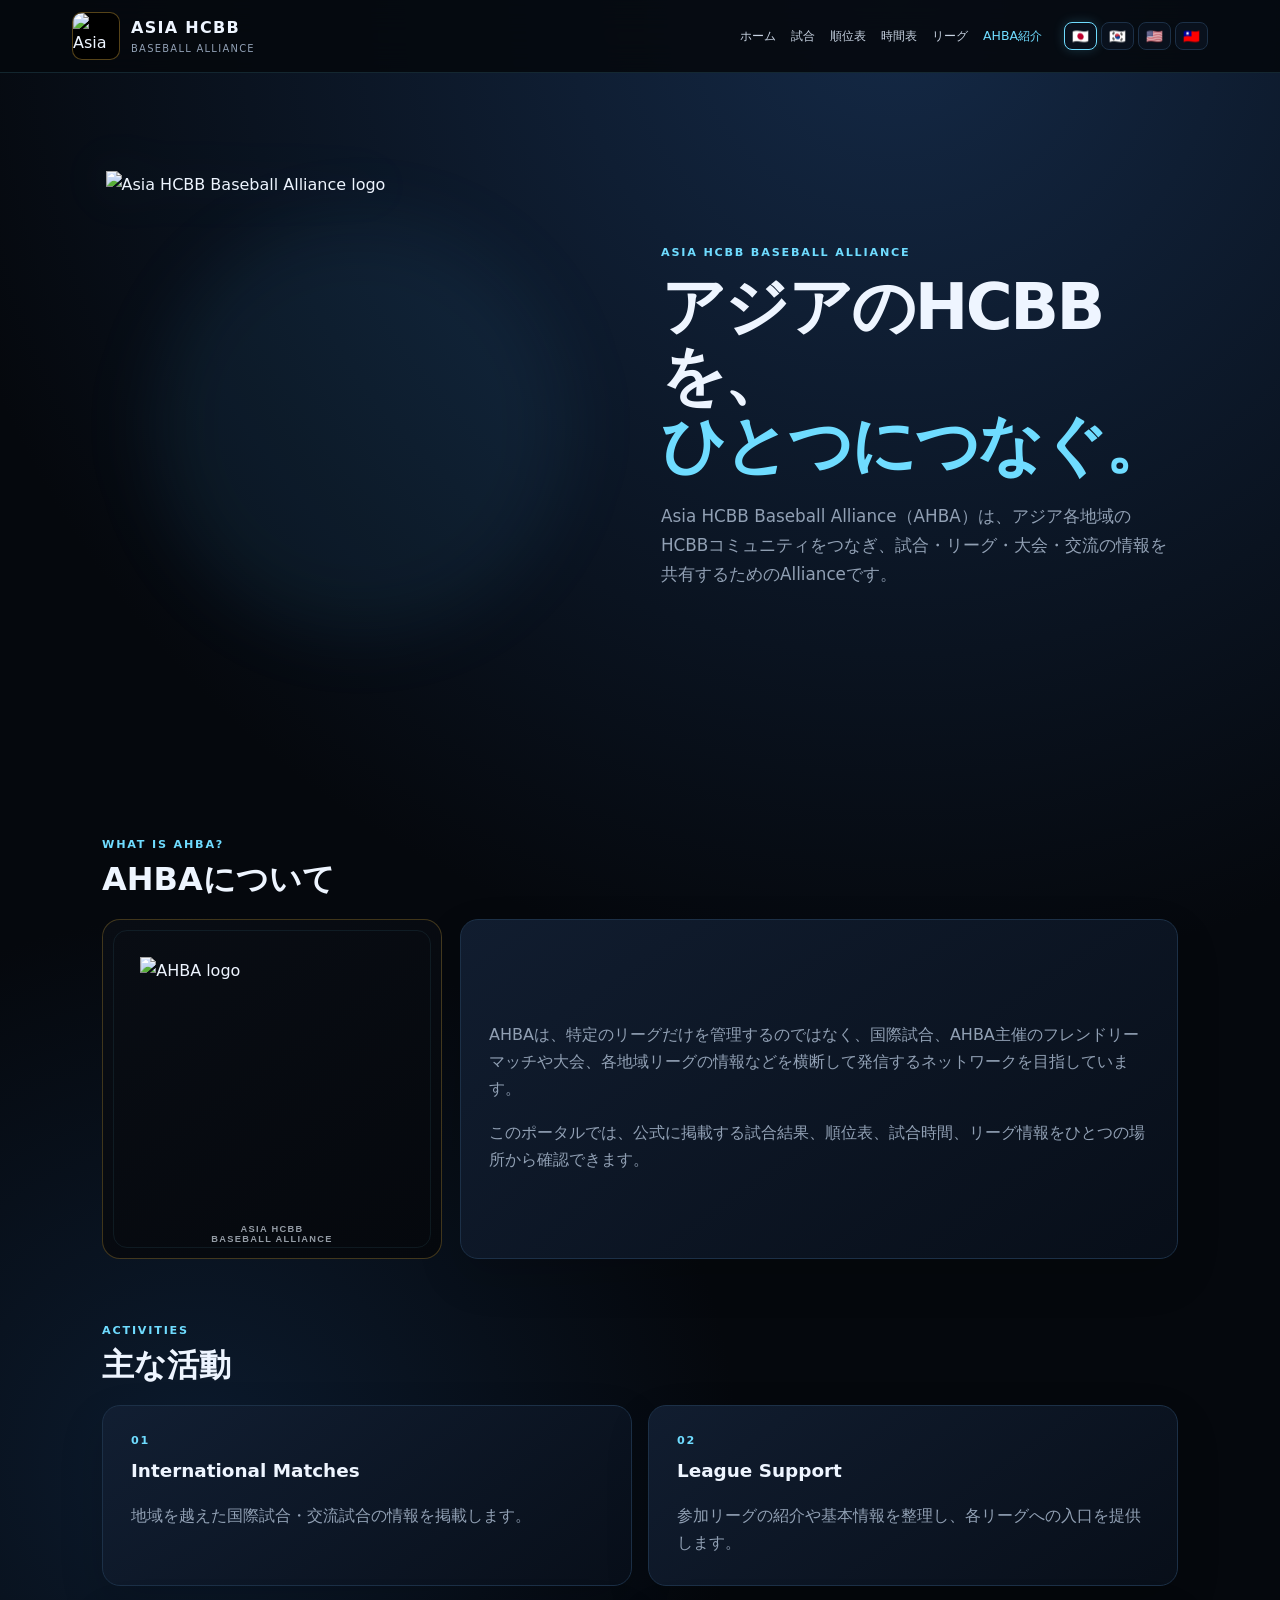
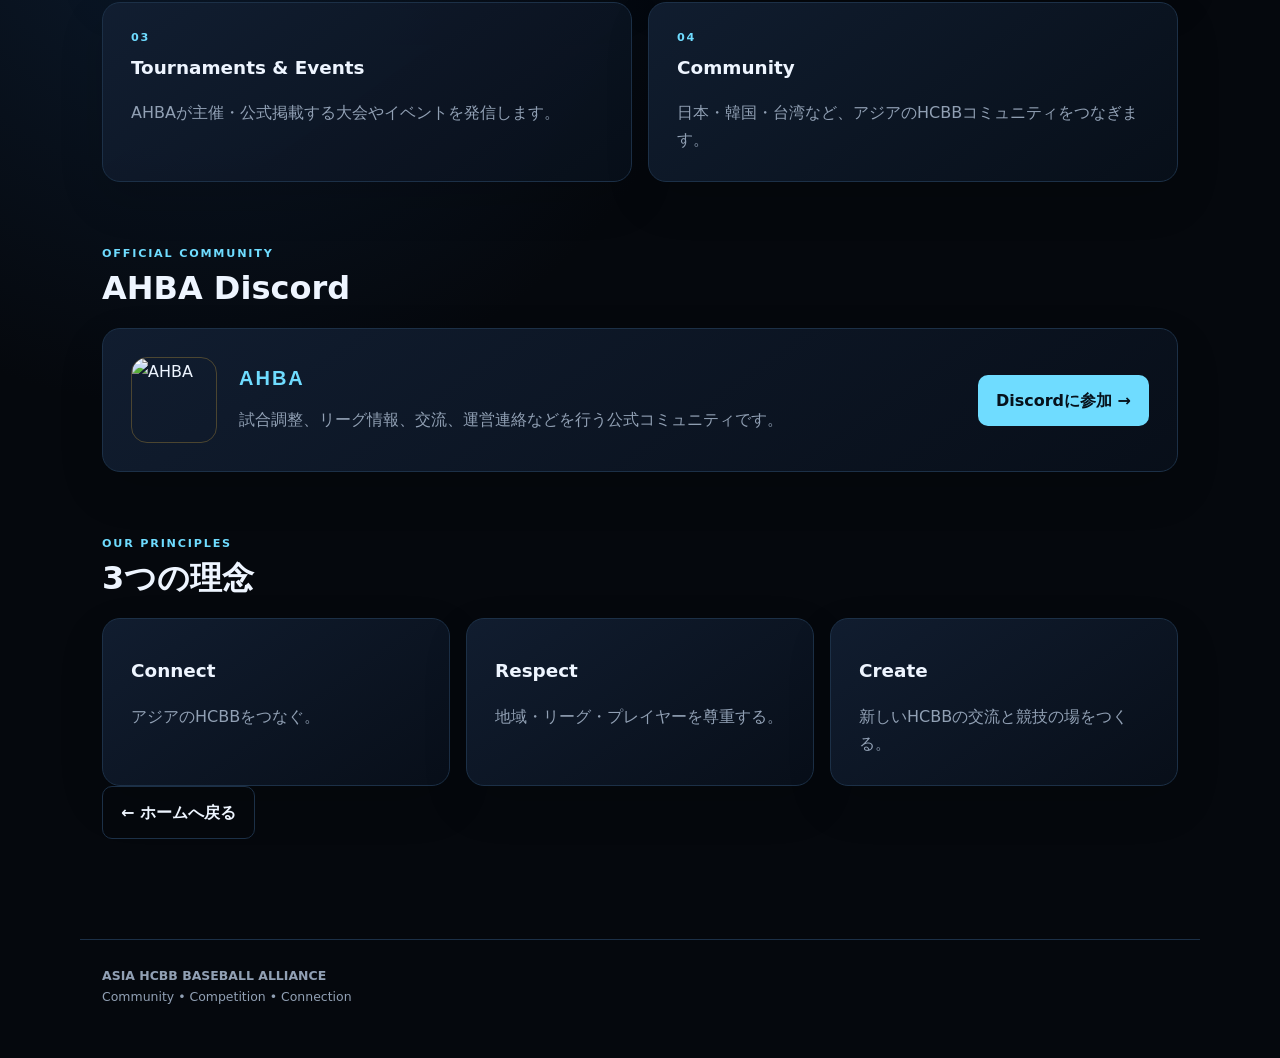
==== ahba.html @ 77eacb71 "Update ahba.html" ====
<!doctype html>
<html lang="ja">
<head>
  <meta charset="utf-8">
  <meta name="viewport" content="width=device-width,initial-scale=1">
  <title>ABOUT AHBA | Asia HCBB Baseball Alliance</title>
  <link rel="stylesheet" href="ahba.css">
</head>

<body>

<header class="topbar">
  <div class="topbar-inner">

    <a href="index.html" class="brand">
      <img
        src="assets/E54D2CD1-606D-43CA-8438-216137170723.png"
        class="brand-logo"
        alt="Asia HCBB Baseball Alliance logo"
      >

      <span class="brand-text">
        <span class="brand-main">ASIA HCBB</span>
        <span class="brand-sub">BASEBALL ALLIANCE</span>
      </span>
    </a>

    <nav class="nav">
      <a href="index.html" data-i18n="nav.home">ホーム</a>
      <a href="index.html#games" data-i18n="nav.games">試合</a>
      <a href="index.html#standings" data-i18n="nav.standings">順位表</a>
      <a href="index.html#schedule" data-i18n="nav.schedule">時間表</a>
      <a href="index.html#leagues" data-i18n="nav.leagues">リーグ</a>
      <a href="ahba.html" class="active" data-i18n="nav.about">
        AHBA紹介
      </a>
    </nav>

    <div class="language-switcher" aria-label="Language">
      <button data-lang="ja">🇯🇵</button>
      <button data-lang="ko">🇰🇷</button>
      <button data-lang="en">🇺🇸</button>
      <button data-lang="zh">🇹🇼</button>
    </div>

  </div>
</header>


<main>

  <!-- HERO -->
  <section class="hero">

    <div class="hero-logo-wrap">
      <img
        src="assets/E54D2CD1-606D-43CA-8438-216137170723.png"
        class="hero-logo"
        alt="Asia HCBB Baseball Alliance logo"
      >
    </div>

    <div class="hero-copy">

      <div
        class="eyebrow"
        data-i18n="hero.eyebrow"
      >
        ASIA HCBB BASEBALL ALLIANCE
      </div>

      <h1
        data-i18n-html="hero.title"
      >
        アジアのHCBBを、<br>
        <span>ひとつにつなぐ。</span>
      </h1>

      <p
        class="lead"
        data-i18n="hero.lead"
      >
        Asia HCBB Baseball Alliance（AHBA）は、
        アジア各地域のHCBBコミュニティをつなぎ、
        試合・リーグ・大会・交流の情報を共有するためのAllianceです。
      </p>

    </div>

  </section>


  <!-- ABOUT -->
  <section class="section">

    <div
      class="eyebrow"
      data-i18n="about.eyebrow"
    >
      WHAT IS AHBA?
    </div>

    <h2 data-i18n="about.title">
      AHBAについて
    </h2>

    <div class="about-layout">

      <div class="about-logo-card">

        <img
          src="assets/E54D2CD1-606D-43CA-8438-216137170723.png"
          alt="AHBA logo"
        >

        <div class="logo-caption">
          ASIA HCBB<br>
          BASEBALL ALLIANCE
        </div>

      </div>


      <div class="card about-text">

        <p data-i18n="about.p1">
          AHBAは、特定のリーグだけを管理するのではなく、
          国際試合、AHBA主催のフレンドリーマッチや大会、
          各地域リーグの情報などを横断して発信するネットワークを目指しています。
        </p>

        <p data-i18n="about.p2">
          このポータルでは、公式に掲載する試合結果、
          順位表、試合時間、リーグ情報をひとつの場所から確認できます。
        </p>

      </div>

    </div>

  </section>


  <!-- ACTIVITIES -->
  <section class="section">

    <div
      class="eyebrow"
      data-i18n="activities.eyebrow"
    >
      ACTIVITIES
    </div>

    <h2 data-i18n="activities.title">
      主な活動
    </h2>

    <div class="grid">

      <article class="card">

        <div class="eyebrow">01</div>

        <h3 data-i18n="activities.a1.title">
          International Matches
        </h3>

        <p data-i18n="activities.a1.text">
          地域を越えた国際試合・交流試合の情報を掲載します。
        </p>

      </article>


      <article class="card">

        <div class="eyebrow">02</div>

        <h3 data-i18n="activities.a2.title">
          League Support
        </h3>

        <p data-i18n="activities.a2.text">
          参加リーグの紹介や基本情報を整理し、
          各リーグへの入口を提供します。
        </p>

      </article>


      <article class="card">

        <div class="eyebrow">03</div>

        <h3 data-i18n="activities.a3.title">
          Tournaments & Events
        </h3>

        <p data-i18n="activities.a3.text">
          AHBAが主催・公式掲載する大会やイベントを発信します。
        </p>

      </article>


      <article class="card">

        <div class="eyebrow">04</div>

        <h3 data-i18n="activities.a4.title">
          Community
        </h3>

        <p data-i18n="activities.a4.text">
          日本・韓国・台湾など、
          アジアのHCBBコミュニティをつなぎます。
        </p>

      </article>

    </div>

  </section>


  <!-- DISCORD -->
  <section class="section">

    <div
      class="eyebrow"
      data-i18n="discord.eyebrow"
    >
      OFFICIAL COMMUNITY
    </div>

    <h2 data-i18n="discord.title">
      AHBA Discord
    </h2>


    <div class="card discord">

      <div class="discord-logo-small">

        <img
          src="assets/E54D2CD1-606D-43CA-8438-216137170723.png"
          alt="AHBA"
        >

      </div>


      <div class="discord-copy">

        <div class="code">
          AHBA
        </div>

        <p data-i18n="discord.text">
          試合調整、リーグ情報、交流、
          運営連絡などを行う公式コミュニティです。
        </p>

      </div>


      <a
        class="button"
        href="https://discord.gg/4m9NucZ59G"
        target="_blank"
        rel="noopener noreferrer"
        data-i18n="discord.button"
      >
        Discordに参加 →
      </a>

    </div>

  </section>


  <!-- PRINCIPLES -->
  <section class="section">

    <div
      class="eyebrow"
      data-i18n="principles.eyebrow"
    >
      OUR PRINCIPLES
    </div>

    <h2 data-i18n="principles.title">
      3つの理念
    </h2>


    <div class="grid principles">

      <article class="card">

        <h3>
          Connect
        </h3>

        <p data-i18n="principles.connect">
          アジアのHCBBをつなぐ。
        </p>

      </article>


      <article class="card">

        <h3>
          Respect
        </h3>

        <p data-i18n="principles.respect">
          地域・リーグ・プレイヤーを尊重する。
        </p>

      </article>


      <article class="card">

        <h3>
          Create
        </h3>

        <p data-i18n="principles.create">
          新しいHCBBの交流と競技の場をつくる。
        </p>

      </article>

    </div>

  </section>


  <!-- BACK -->
  <div class="back-home">

    <a
      href="index.html"
      class="button secondary"
      data-i18n="back"
    >
      ← ホームへ戻る
    </a>

  </div>

</main>


<footer>

  <strong>
    ASIA HCBB BASEBALL ALLIANCE
  </strong>

  <br>

  <span data-i18n="footer">
    Community • Competition • Connection
  </span>

</footer>


<script src="ahba.js"></script>

</body>
</html>
---- ahba.css ----
:root {
  --bg: #05080d;
  --panel: #0b1421;
  --panel2: #0e1b2c;
  --line: #1c3047;
  --text: #eef5ff;
  --muted: #91a0b4;
  --accent: #6fdcff;
  --gold: #d7a83c;
}

* {
  box-sizing: border-box;
}

html {
  scroll-behavior: smooth;
}

body {
  margin: 0;
  background:
    radial-gradient(
      circle at 70% 0%,
      #142946 0,
      transparent 35%
    ),
    radial-gradient(
      circle at 15% 55%,
      #0c1b2e 0,
      transparent 30%
    ),
    var(--bg);

  color: var(--text);

  font-family:
    "Noto Sans JP",
    system-ui,
    sans-serif;

  line-height: 1.7;
}

a {
  color: inherit;
  text-decoration: none;
}


/* =========================
   HEADER
========================= */

.topbar {
  position: sticky;
  top: 0;
  z-index: 20;

  background: rgba(5, 8, 13, 0.88);

  backdrop-filter: blur(16px);

  border-bottom:
    1px solid
    rgba(111, 220, 255, 0.14);
}

.topbar-inner {
  max-width: 1180px;

  margin: auto;

  padding: 12px 22px;

  display: flex;

  align-items: center;

  gap: 22px;
}


/* BRAND */

.brand {
  display: flex;

  align-items: center;

  gap: 11px;

  margin-right: auto;

  min-width: max-content;
}

.brand-logo {
  width: 48px;
  height: 48px;

  border-radius: 10px;

  object-fit: cover;

  background: #000;

  border:
    1px solid
    rgba(215, 168, 60, 0.4);
}

.brand-text {
  display: flex;

  flex-direction: column;
}

.brand-main {
  font-family:
    Orbitron,
    system-ui,
    sans-serif;

  font-weight: 800;

  letter-spacing: 0.08em;
}

.brand-sub {
  font-size: 0.62rem;

  color: var(--muted);

  letter-spacing: 0.13em;
}


/* NAV */

.nav {
  display: flex;

  gap: 15px;

  font-size: 0.78rem;

  color: #c9d4e3;
}

.nav a {
  padding: 6px 0;

  white-space: nowrap;
}

.nav a:hover,
.nav a.active {
  color: var(--accent);
}


/* LANGUAGE */

.language-switcher {
  display: flex;

  gap: 4px;
}

.language-switcher button {
  border:
    1px solid
    var(--line);

  background: #09111d;

  color: #fff;

  border-radius: 8px;

  padding: 5px 7px;

  cursor: pointer;

  font-size: 0.85rem;
}

.language-switcher button.active {
  border-color: var(--accent);

  box-shadow:
    0 0 12px
    rgba(111, 220, 255, 0.2);
}


/* =========================
   MAIN
========================= */

main {
  max-width: 1120px;

  margin: auto;

  padding:
    50px 22px 100px;
}


/* =========================
   HERO
========================= */

.hero {
  min-height: 650px;

  display: grid;

  grid-template-columns:
    1fr 1fr;

  align-items: center;

  gap: 42px;

  padding:
    25px 0 70px;
}

.hero-logo-wrap {
  display: flex;

  justify-content: center;

  align-items: center;

  position: relative;
}

.hero-logo-wrap::before {
  content: "";

  position: absolute;

  width: 80%;

  aspect-ratio: 1;

  border-radius: 50%;

  background:
    rgba(63, 166, 220, 0.08);

  filter: blur(35px);
}

.hero-logo {
  position: relative;

  width: min(100%, 510px);

  aspect-ratio: 1;

  object-fit: contain;

  filter:
    drop-shadow(
      0 0 25px
      rgba(111, 220, 255, 0.13)
    );
}


/* TEXT */

.eyebrow {
  font:
    700 0.7rem
    Orbitron,
    system-ui,
    sans-serif;

  letter-spacing: 0.16em;

  color: var(--accent);
}

h1 {
  font-size:
    clamp(
      2.35rem,
      5vw,
      4.7rem
    );

  line-height: 1.08;

  margin:
    14px 0 22px;

  letter-spacing: -0.04em;
}

h1 span {
  color: var(--accent);
}

h2 {
  font-size: 2rem;

  line-height: 1.25;

  margin:
    8px 0 20px;
}

.lead {
  max-width: 690px;

  color: var(--muted);

  font-size: 1.05rem;
}


/* =========================
   SECTIONS
========================= */

.section {
  margin-top: 65px;
}


/* GRID */

.grid {
  display: grid;

  grid-template-columns:
    repeat(2, 1fr);

  gap: 16px;
}


/* CARD */

.card {
  padding: 28px;

  border:
    1px solid
    var(--line);

  border-radius: 18px;

  background:
    linear-gradient(
      145deg,
      rgba(18, 31, 51, 0.9),
      rgba(8, 15, 26, 0.92)
    );

  box-shadow:
    0 18px 45px
    rgba(0, 0, 0, 0.14);
}

.card h3 {
  margin: 8px 0;

  font-size: 1.15rem;
}

.card p {
  color: var(--muted);

  margin-bottom: 0;
}


/* =========================
   ABOUT
========================= */

.about-layout {
  display: grid;

  grid-template-columns:
    340px 1fr;

  gap: 18px;
}

.about-logo-card {
  min-height: 340px;

  border:
    1px solid
    rgba(215, 168, 60, 0.28);

  border-radius: 18px;

  background:
    linear-gradient(
      145deg,
      #090d14,
      #05080d
    );

  display: flex;

  align-items: center;

  justify-content: center;

  position: relative;

  overflow: hidden;
}

.about-logo-card::after {
  content: "";

  position: absolute;

  inset: 10px;

  border:
    1px solid
    rgba(111, 220, 255, 0.08);

  border-radius: 14px;

  pointer-events: none;
}

.about-logo-card img {
  width: 78%;

  max-width: 270px;

  aspect-ratio: 1;

  object-fit: contain;
}

.logo-caption {
  position: absolute;

  bottom: 14px;

  left: 0;

  right: 0;

  text-align: center;

  font:
    700 0.58rem
    Orbitron,
    sans-serif;

  letter-spacing: 0.14em;

  color: #c5ced9;

  opacity: 0.75;
}

.about-text {
  display: flex;

  flex-direction: column;

  justify-content: center;
}


/* =========================
   DISCORD
========================= */

.discord {
  display: flex;

  align-items: center;

  gap: 22px;
}

.discord-logo-small {
  width: 86px;
  height: 86px;

  flex:
    0 0 86px;

  border-radius: 16px;

  overflow: hidden;

  border:
    1px solid
    rgba(215, 168, 60, 0.3);
}

.discord-logo-small img {
  width: 100%;
  height: 100%;

  object-fit: cover;
}

.discord-copy {
  flex: 1;
}

.code {
  font:
    800 1.25rem
    Orbitron,
    sans-serif;

  color: var(--accent);

  letter-spacing: 0.1em;
}


/* BUTTON */

.button {
  display: inline-flex;

  align-items: center;

  justify-content: center;

  padding:
    12px 18px;

  border-radius: 10px;

  background: var(--accent);

  color: #06111b;

  font-weight: 800;

  white-space: nowrap;

  transition: 0.2s;
}

.button:hover {
  transform: translateY(-2px);

  filter: brightness(1.08);
}

.button.secondary {
  background: transparent;

  color: var(--text);

  border:
    1px solid
    var(--line);
}


/* =========================
   PRINCIPLES
========================= */

.principles {
  grid-template-columns:
    repeat(3, 1fr);
}


/* =========================
   FOOTER
========================= */

footer {
  max-width: 1120px;

  margin: auto;

  padding:
    25px 22px 50px;

  border-top:
    1px solid
    var(--line);

  color: var(--muted);

  font-size: 0.78rem;
}


/* =========================
   TABLET
========================= */

@media (max-width: 900px) {

  .topbar-inner {
    flex-wrap: wrap;
  }

  .brand {
    margin-right: auto;
  }

  .nav {
    order: 3;

    width: 100%;

    overflow-x: auto;

    padding-bottom: 3px;
  }

  .hero {
    grid-template-columns: 1fr;

    min-height: auto;

    text-align: center;

    padding-top: 35px;
  }

  .hero-copy {
    display: flex;

    flex-direction: column;

    align-items: center;
  }

  .hero-logo {
    width: min(80vw, 430px);
  }

  .about-layout {
    grid-template-columns: 1fr;
  }

  .about-logo-card {
    min-height: 280px;
  }

  .discord {
    align-items: flex-start;

    flex-wrap: wrap;
  }

  .discord-copy {
    min-width: 220px;
  }
}


/* =========================
   MOBILE
========================= */

@media (max-width: 600px) {

  main {
    padding:
      30px 16px 75px;
  }

  .topbar-inner {
    padding:
      10px 14px;
  }

  .brand-logo {
    width: 42px;
    height: 42px;
  }

  .brand-main {
    font-size: 0.9rem;
  }

  .brand-sub {
    font-size: 0.52rem;
  }

  .language-switcher {
    margin-left: auto;
  }

  .nav {
    gap: 13px;

    font-size: 0.73rem;
  }

  .hero {
    gap: 15px;
  }

  .hero-logo {
    width: min(92vw, 380px);
  }

  h1 {
    font-size: 2.35rem;
  }

  .grid,
  .principles {
    grid-template-columns: 1fr;
  }

  .discord-logo-small {
    width: 70px;
    height: 70px;

    flex-basis: 70px;
  }

  .discord .button {
    width: 100%;
  }
}
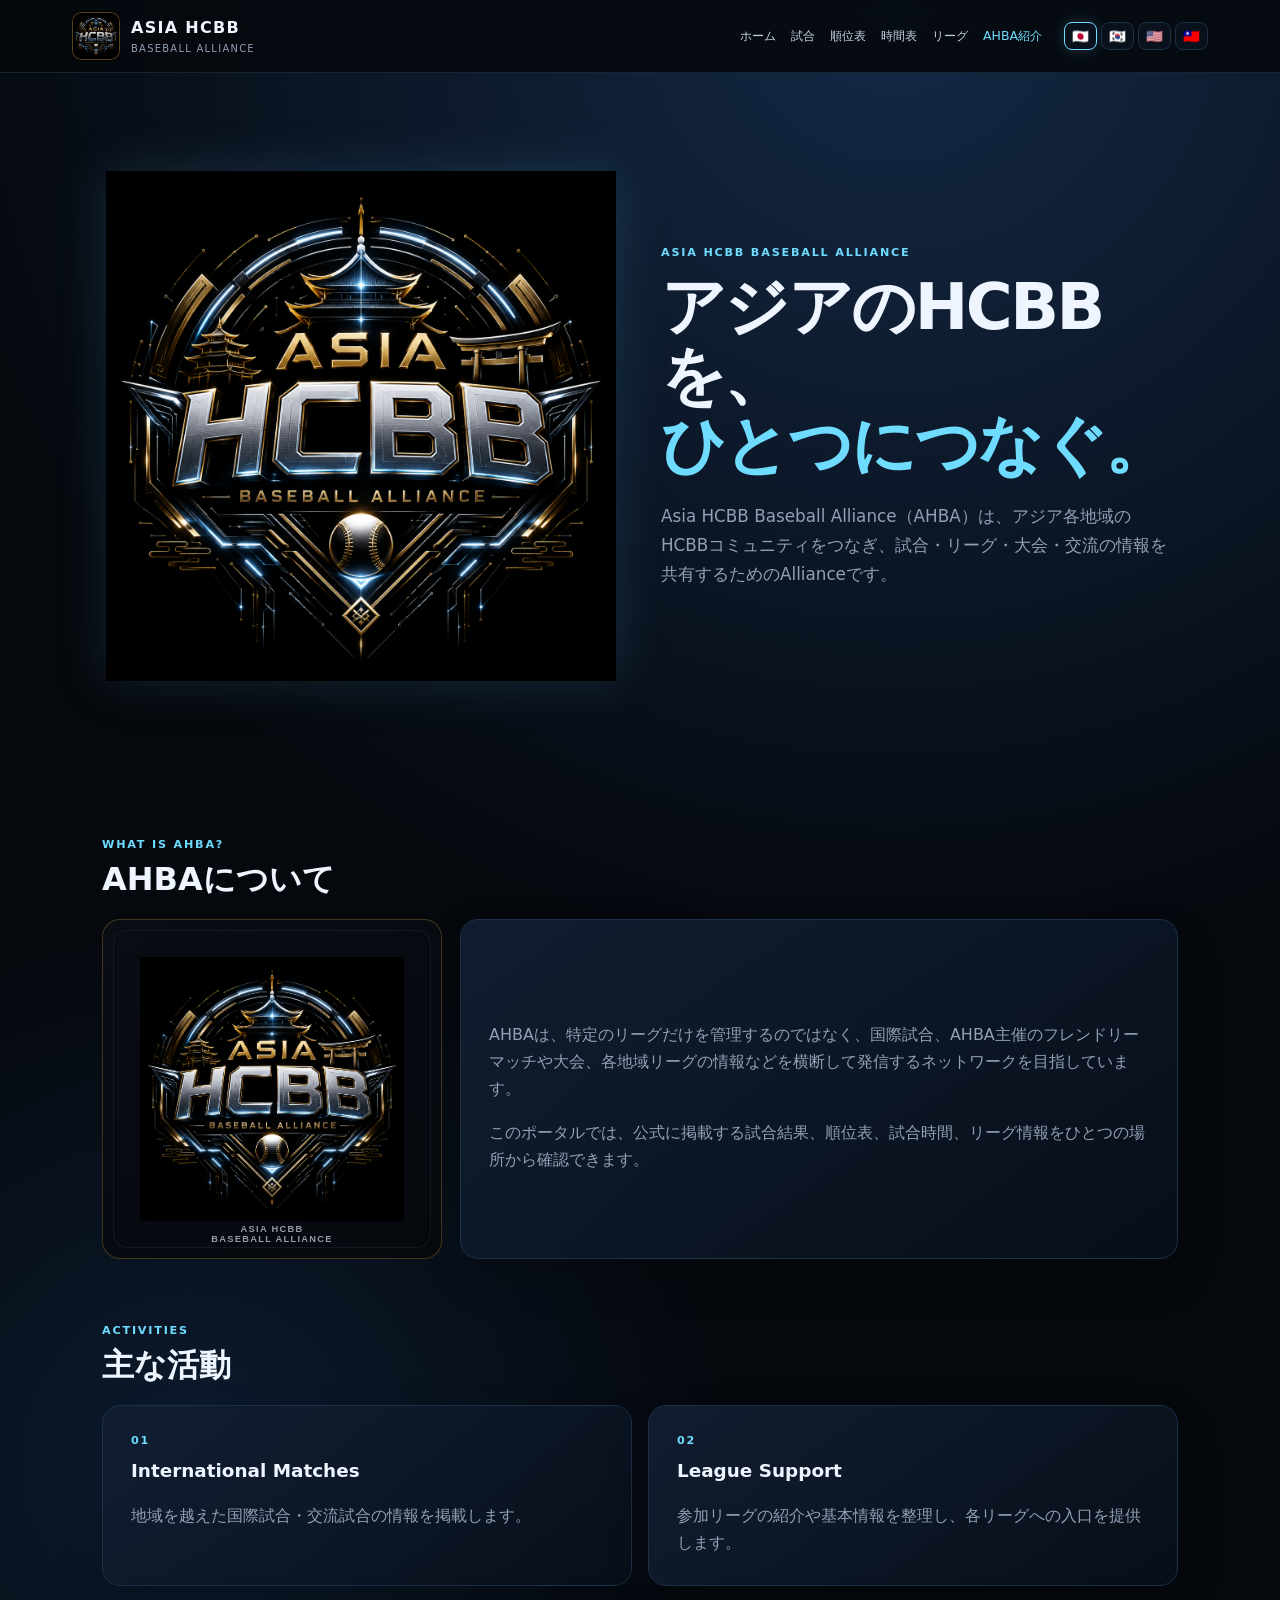
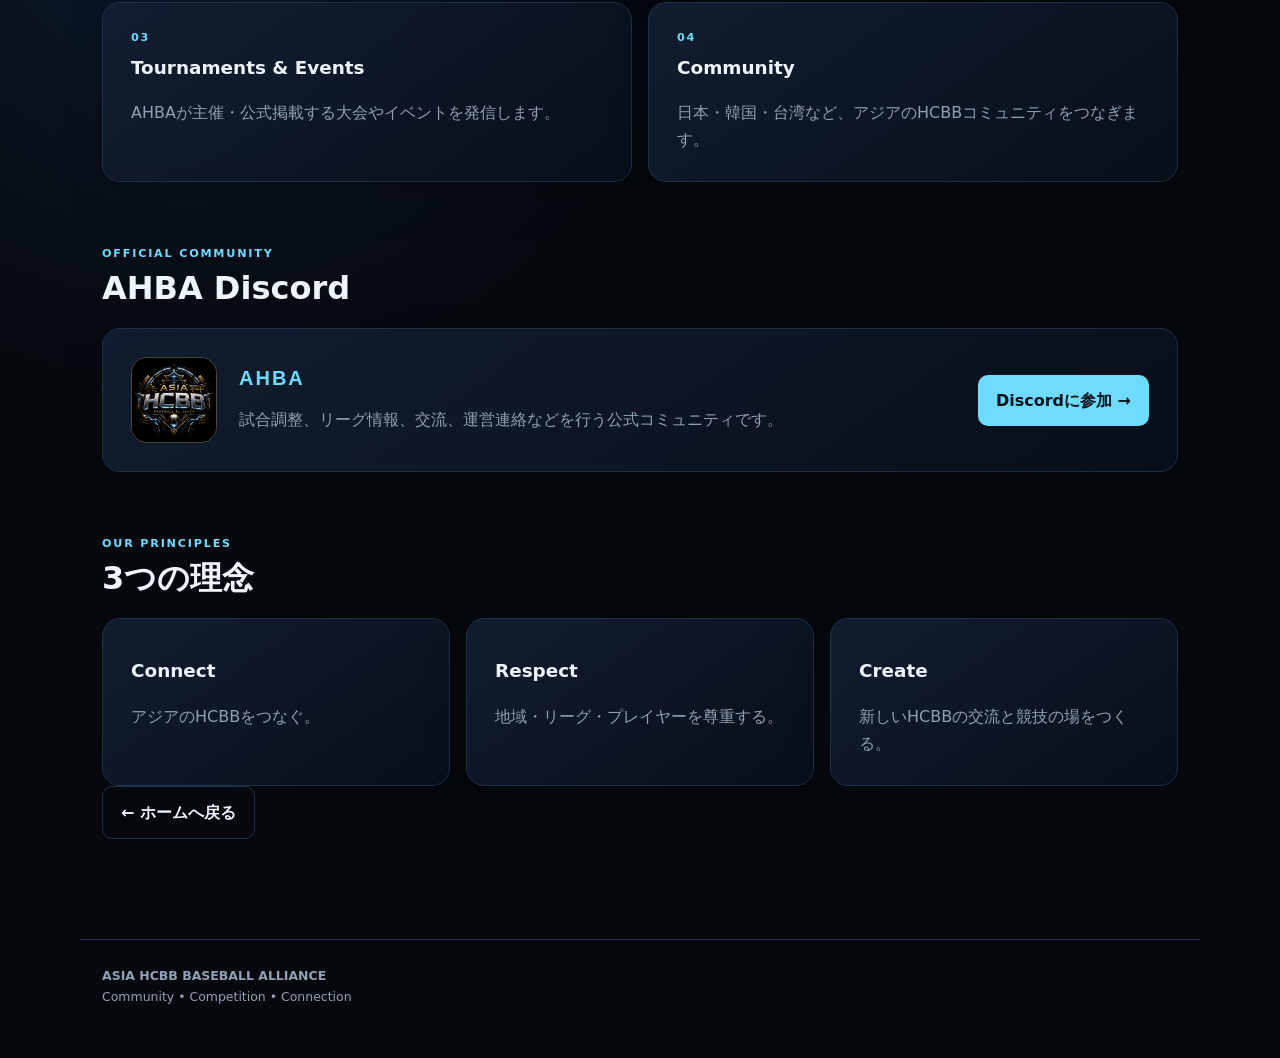
==== commit 6d779e37: "Update ahba.html" ====
--- a/ahba.html
+++ b/ahba.html
@@ -14,7 +14,7 @@
 
     <a href="index.html" class="brand">
       <img
-        src="assets/E54D2CD1-606D-43CA-8438-216137170723.png"
+        src="E54D2CD1-606D-43CA-8438-216137170723.png"
         class="brand-logo"
         alt="Asia HCBB Baseball Alliance logo"
       >
@@ -54,7 +54,7 @@
 
     <div class="hero-logo-wrap">
       <img
-        src="assets/E54D2CD1-606D-43CA-8438-216137170723.png"
+        src="E54D2CD1-606D-43CA-8438-216137170723.png"
         class="hero-logo"
         alt="Asia HCBB Baseball Alliance logo"
       >
@@ -109,7 +109,7 @@
       <div class="about-logo-card">
 
         <img
-          src="assets/E54D2CD1-606D-43CA-8438-216137170723.png"
+          src="E54D2CD1-606D-43CA-8438-216137170723.png"
           alt="AHBA logo"
         >
 
@@ -243,7 +243,7 @@
       <div class="discord-logo-small">
 
         <img
-          src="assets/E54D2CD1-606D-43CA-8438-216137170723.png"
+          src="E54D2CD1-606D-43CA-8438-216137170723.png"
           alt="AHBA"
         >
 
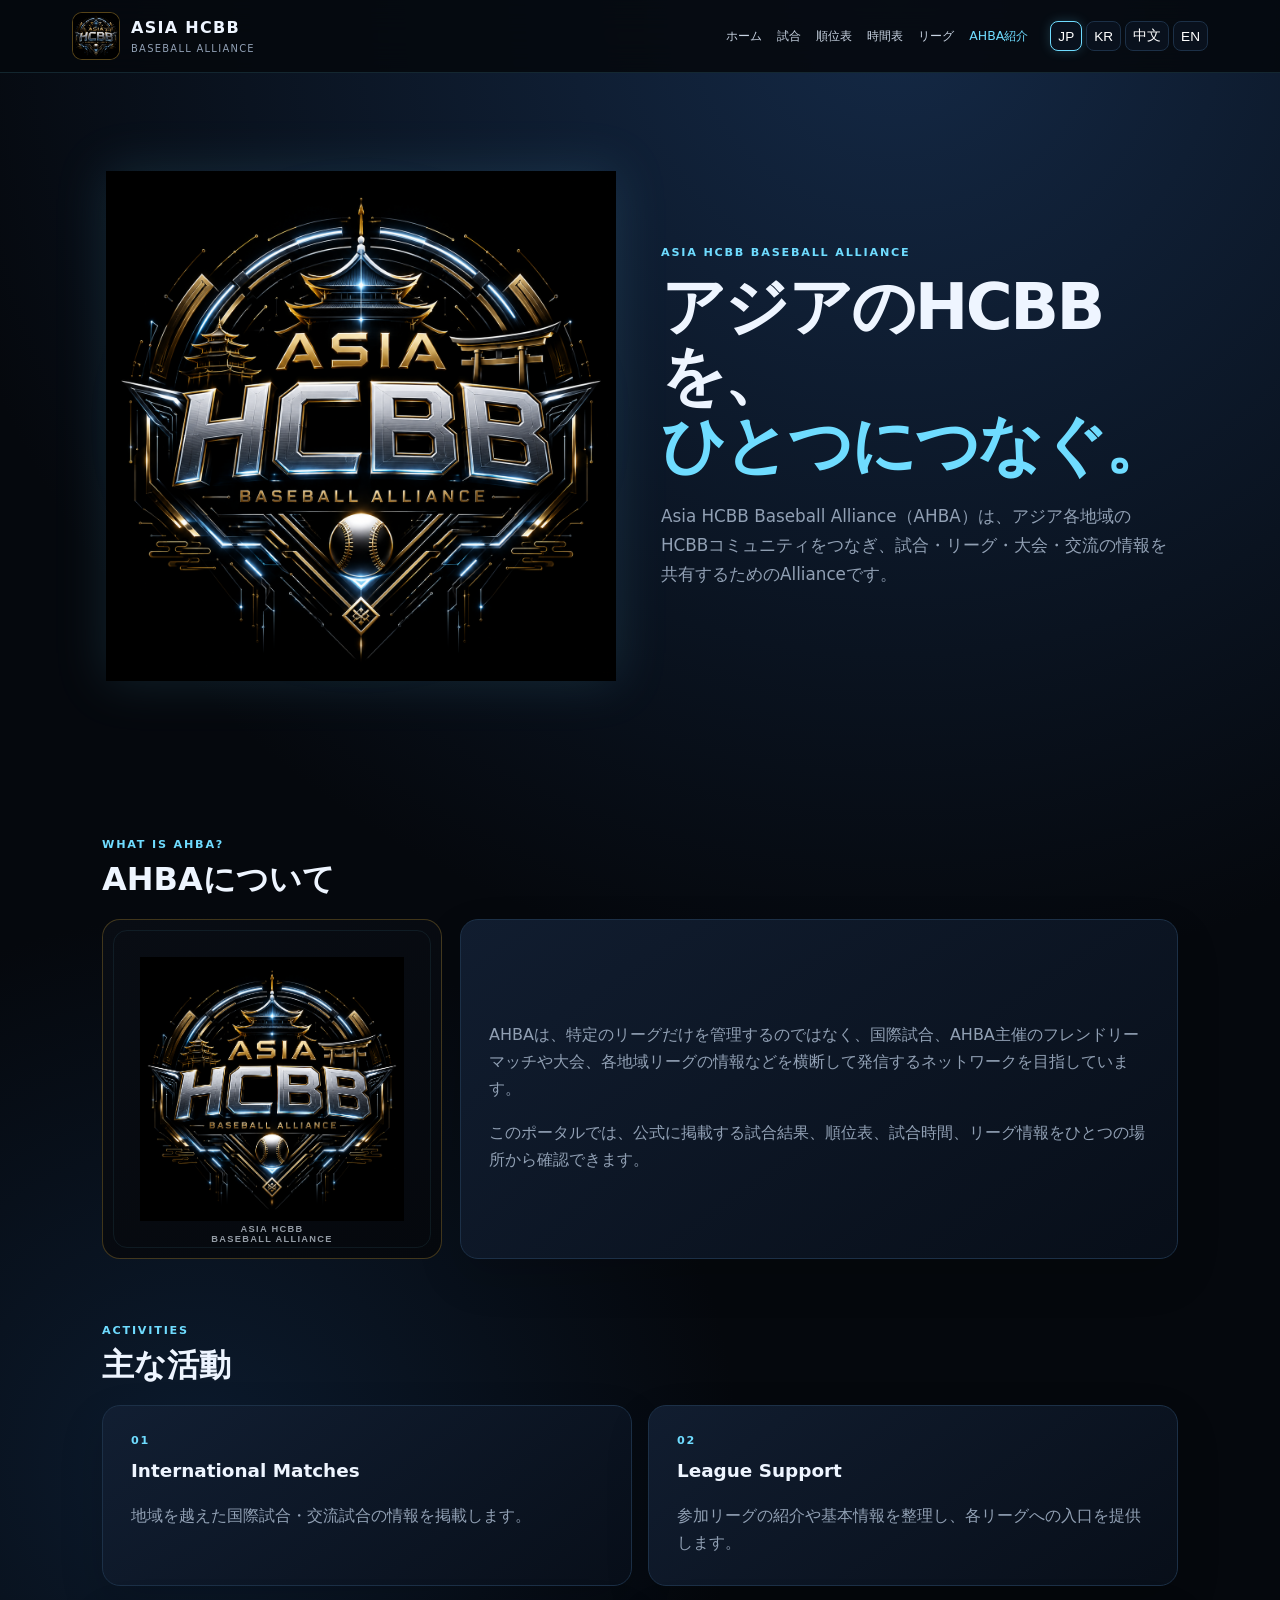
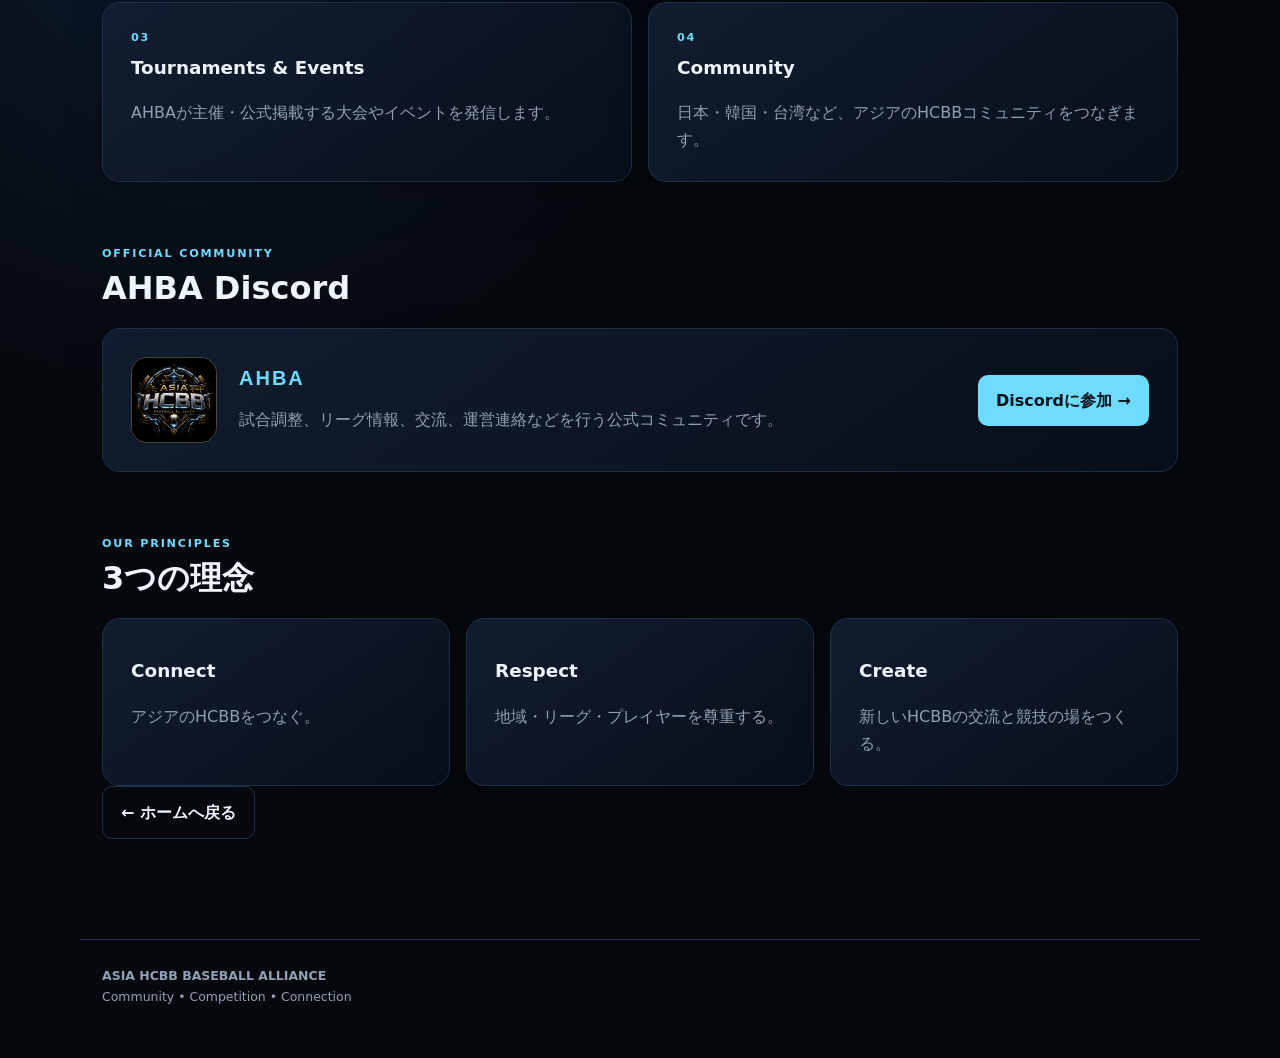
==== commit 7e52af96: "Update ahba.html" ====
--- a/ahba.html
+++ b/ahba.html
@@ -37,10 +37,10 @@
     </nav>
 
     <div class="language-switcher" aria-label="Language">
-      <button data-lang="ja">🇯🇵</button>
-      <button data-lang="ko">🇰🇷</button>
-      <button data-lang="en">🇺🇸</button>
-      <button data-lang="zh">🇹🇼</button>
+      <button data-lang="ja">JP</button>
+      <button data-lang="ko">KR</button>
+      <button data-lang="zh">中文</button>
+      <button data-lang="en">EN</button>
     </div>
 
   </div>
@@ -266,7 +266,7 @@
 
       <a
         class="button"
-        href="https://discord.gg/4m9NucZ59G"
+        href="https://discord.gg/rCmEV2EjTP"
         target="_blank"
         rel="noopener noreferrer"
         data-i18n="discord.button"
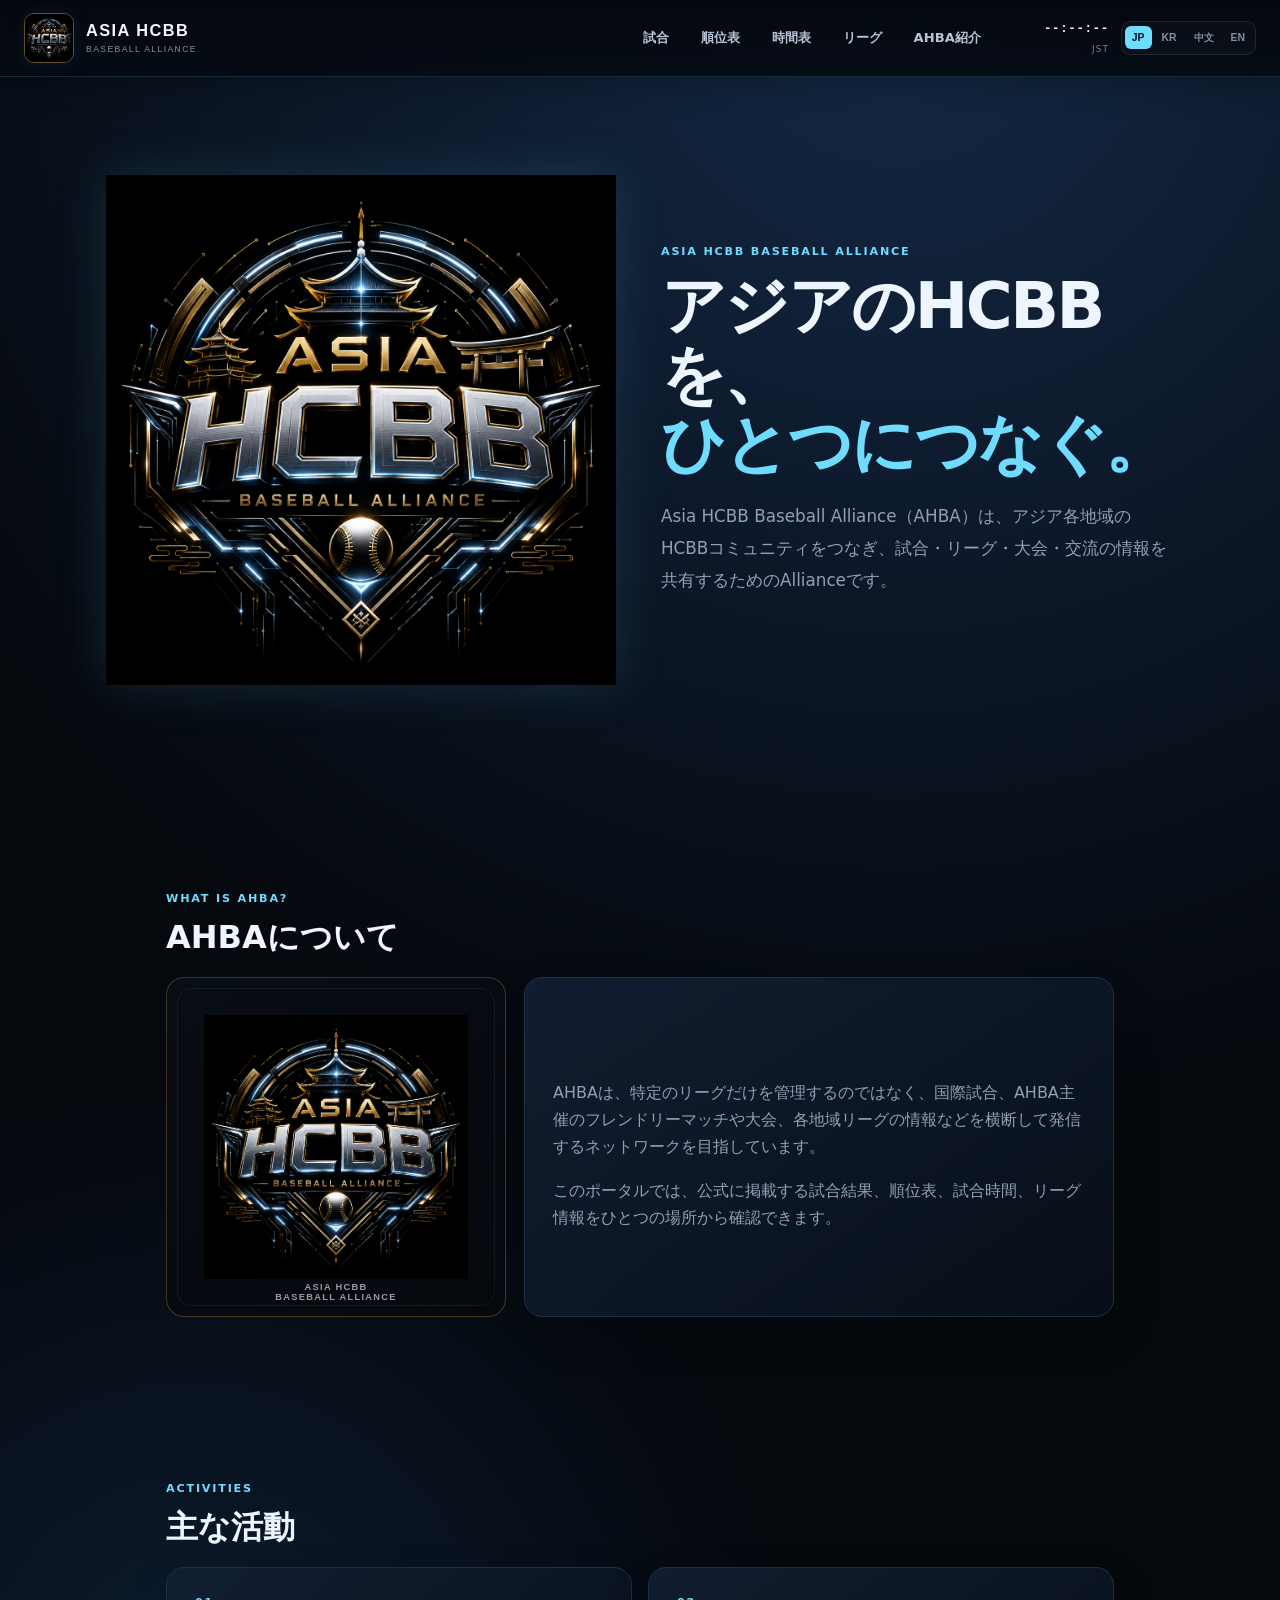
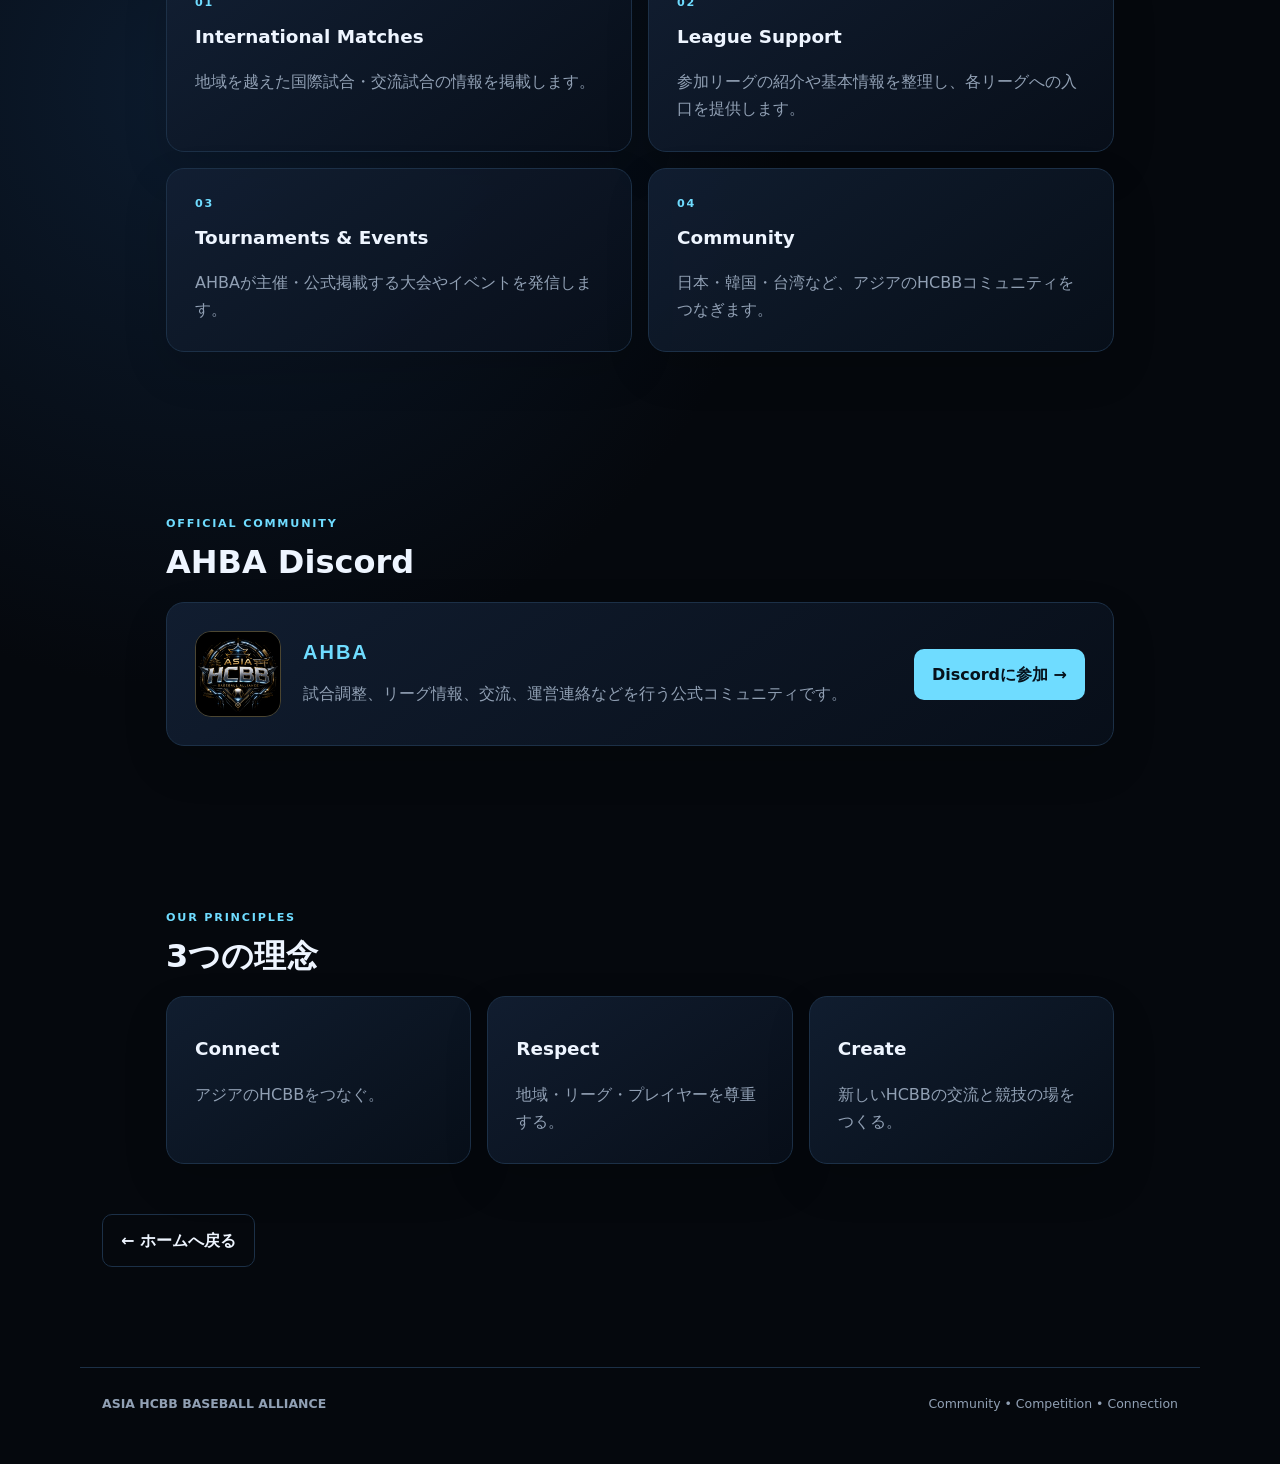
==== commit 67e71197: "Update ahba.html" ====
--- a/ahba.html
+++ b/ahba.html
@@ -4,46 +4,118 @@
   <meta charset="utf-8">
   <meta name="viewport" content="width=device-width,initial-scale=1">
   <title>ABOUT AHBA | Asia HCBB Baseball Alliance</title>
+  <link rel="stylesheet" href="style.css">
   <link rel="stylesheet" href="ahba.css">
 </head>
 
 <body>
 
-<header class="topbar">
-  <div class="topbar-inner">
-
-    <a href="index.html" class="brand">
+<header class="site-header">
+
+  <div class="header-inner">
+
+    <!-- BRAND -->
+    <a href="index.html" class="site-brand">
+
       <img
         src="E54D2CD1-606D-43CA-8438-216137170723.png"
-        class="brand-logo"
-        alt="Asia HCBB Baseball Alliance logo"
-      >
-
-      <span class="brand-text">
-        <span class="brand-main">ASIA HCBB</span>
-        <span class="brand-sub">BASEBALL ALLIANCE</span>
-      </span>
+        class="site-logo"
+        alt="Asia HCBB Baseball Alliance"
+      >
+
+      <div class="site-brand-text">
+
+        <div class="site-brand-main">
+          ASIA HCBB
+        </div>
+
+        <div class="site-brand-sub">
+          BASEBALL ALLIANCE
+        </div>
+
+      </div>
+
     </a>
 
-    <nav class="nav">
-      <a href="index.html" data-i18n="nav.home">ホーム</a>
-      <a href="index.html#games" data-i18n="nav.games">試合</a>
-      <a href="index.html#standings" data-i18n="nav.standings">順位表</a>
-      <a href="index.html#schedule" data-i18n="nav.schedule">時間表</a>
-      <a href="index.html#leagues" data-i18n="nav.leagues">リーグ</a>
-      <a href="ahba.html" class="active" data-i18n="nav.about">
+
+    <!-- NAVIGATION -->
+    <nav class="main-nav">
+
+      <a href="index.html#games">
+        試合
+      </a>
+
+      <a href="index.html#standings">
+        順位表
+      </a>
+
+      <a href="index.html#schedule">
+        時間表
+      </a>
+
+      <a href="index.html#leagues">
+        リーグ
+      </a>
+
+      <a href="ahba.html">
         AHBA紹介
       </a>
+
     </nav>
 
-    <div class="language-switcher" aria-label="Language">
-      <button data-lang="ja">JP</button>
-      <button data-lang="ko">KR</button>
-      <button data-lang="zh">中文</button>
-      <button data-lang="en">EN</button>
+
+    <!-- RIGHT SIDE -->
+    <div class="header-right">
+
+      <div class="header-clock">
+
+        <span id="clock">
+          --:--:--
+        </span>
+
+        <small id="tz">
+          JST
+        </small>
+
+      </div>
+
+
+      <div class="header-language">
+
+        <button
+          data-lang="ja"
+          title="日本語"
+        >
+          JP
+        </button>
+
+        <button
+          data-lang="ko"
+          title="한국어"
+        >
+          KR
+        </button>
+
+        <button
+          data-lang="zh"
+          title="中文"
+        >
+          中文
+        </button>
+
+        <button
+          data-lang="en"
+          title="English"
+        >
+          EN
+        </button>
+
+      </div>
+
     </div>
 
   </div>
+
 </header>
 
 
--- a/style.css
+++ b/style.css
@@ -0,0 +1,2408 @@
+:root {
+
+  --bg: #070b12;
+  --panel: #0d1420;
+  --panel2: #111b29;
+
+  --line: #223044;
+
+  --text: #f4f7fb;
+  --muted: #91a0b4;
+
+  --accent: #64d7ff;
+  --accent2: #8b7cff;
+
+  --green: #58e6a7;
+  --red: #ff6e82;
+}
+
+
+* {
+  box-sizing: border-box;
+}
+
+
+html {
+  scroll-behavior: smooth;
+}
+
+
+body {
+
+  margin: 0;
+
+  background:
+    radial-gradient(
+      circle at 80% 0,
+      #16233b 0,
+      transparent 34%
+    ),
+    var(--bg);
+
+  color: var(--text);
+
+  font-family:
+    "Noto Sans JP",
+    sans-serif;
+}
+
+
+a {
+  color: inherit;
+  text-decoration: none;
+}
+
+
+
+/* =========================
+   MAIN
+========================= */
+
+main {
+
+  max-width: 1320px;
+
+  margin: auto;
+}
+
+
+
+/* =========================
+   HERO
+========================= */
+
+.hero {
+
+  min-height: 450px;
+
+  padding:
+    90px 5vw 70px;
+
+  display: grid;
+
+  grid-template-columns:
+    1.35fr .65fr;
+
+  gap: 50px;
+
+  align-items: center;
+}
+
+
+.eyebrow {
+
+  font:
+    700 11px Orbitron;
+
+  letter-spacing: 2px;
+
+  color: var(--accent);
+
+  margin-bottom: 12px;
+}
+
+
+h1 {
+
+  font-size:
+    clamp(38px,5vw,70px);
+
+  line-height: 1.12;
+
+  margin: 0 0 20px;
+
+  letter-spacing: -2px;
+}
+
+
+h1 span {
+
+  color: var(--accent);
+}
+
+
+.hero p {
+
+  color: var(--muted);
+
+  max-width: 650px;
+
+  line-height: 1.9;
+}
+
+
+.hero-actions {
+
+  display: flex;
+
+  gap: 12px;
+
+  margin-top: 28px;
+}
+
+
+.btn {
+
+  padding:
+    12px 20px;
+
+  border-radius: 8px;
+
+  border:
+    1px solid var(--line);
+
+  font-weight: 700;
+
+  font-size: 13px;
+}
+
+
+.btn.primary {
+
+  background: var(--accent);
+
+  color: #061019;
+
+  border-color: var(--accent);
+}
+
+
+.btn.ghost {
+
+  background: #ffffff05;
+}
+
+
+
+/* =========================
+   NEXT GAME
+========================= */
+
+.hero-panel {
+
+  padding: 26px;
+
+  background:
+    linear-gradient(
+      145deg,
+      #111b29,
+      #0b111b
+    );
+
+  border:
+    1px solid var(--line);
+
+  border-radius: 14px;
+
+  box-shadow:
+    0 18px 60px #0003;
+}
+
+
+.panel-label {
+
+  font:
+    700 10px Orbitron;
+
+  color: var(--muted);
+
+  letter-spacing: 2px;
+}
+
+
+.next-game {
+
+  margin-top: 15px;
+}
+
+
+.next-time {
+
+  font:
+    800 28px Orbitron;
+}
+
+
+.next-date {
+
+  font-size: 12px;
+
+  color: var(--muted);
+
+  margin:
+    5px 0 20px;
+}
+
+
+.matchup {
+
+  display: grid;
+
+  grid-template-columns:
+    1fr auto 1fr;
+
+  align-items: center;
+
+  text-align: center;
+
+  gap: 8px;
+}
+
+
+.team {
+
+  font-weight: 800;
+}
+
+
+.vs {
+
+  font:
+    700 10px Orbitron;
+
+  color: var(--muted);
+}
+
+
+
+/* =========================
+   TICKER
+========================= */
+
+.ticker {
+
+  margin:
+    0 5vw 30px;
+
+  padding:
+    13px 18px;
+
+  border:
+    1px solid #24344a;
+
+  background:
+    #0b1420;
+
+  border-radius: 8px;
+
+  display: flex;
+
+  gap: 13px;
+
+  align-items: center;
+
+  font-size: 12px;
+
+  color: #b9c4d3;
+}
+
+
+.live-dot {
+
+  width: 7px;
+
+  height: 7px;
+
+  background: var(--green);
+
+  border-radius: 50%;
+
+  box-shadow:
+    0 0 10px var(--green);
+}
+
+
+.ticker b {
+
+  font:
+    700 10px Orbitron;
+
+  color: var(--green);
+}
+
+
+
+/* =========================
+   SECTION
+========================= */
+
+.section {
+
+  padding:
+    50px 5vw;
+}
+
+
+.section-head {
+
+  display: flex;
+
+  justify-content: space-between;
+
+  align-items: end;
+
+  margin-bottom: 22px;
+}
+
+
+h2 {
+
+  margin: 0;
+
+  font-size: 30px;
+}
+
+
+.filters {
+
+  display: flex;
+
+  gap: 8px;
+}
+
+
+select {
+
+  background:
+    #0c1420;
+
+  color:
+    var(--text);
+
+  border:
+    1px solid var(--line);
+
+  border-radius: 7px;
+
+  padding:
+    9px 12px;
+}
+
+
+
+/* =========================
+   GAMES
+========================= */
+
+.games-grid {
+
+  display: grid;
+
+  grid-template-columns:
+    repeat(3,1fr);
+
+  gap: 14px;
+}
+
+
+.game {
+
+  padding: 20px;
+
+  background:
+    linear-gradient(
+      145deg,
+      #111b29,
+      #0b111b
+    );
+
+  border:
+    1px solid var(--line);
+
+  border-radius: 14px;
+
+  box-shadow:
+    0 18px 60px #0003;
+}
+
+
+.game-top {
+
+  display: flex;
+
+  justify-content:
+    space-between;
+
+  color:
+    var(--muted);
+
+  font-size: 11px;
+
+  margin-bottom: 16px;
+}
+
+
+.league-tag {
+
+  color:
+    var(--accent);
+}
+
+
+.game-status {
+
+  font-weight: 700;
+}
+
+
+.game-status.finished {
+
+  color:
+    var(--green);
+}
+
+
+.game-status.upcoming {
+
+  color:
+    #ffd36a;
+}
+
+
+.scoreline {
+
+  display: grid;
+
+  grid-template-columns:
+    1fr 50px 1fr;
+
+  align-items: center;
+
+  text-align: center;
+}
+
+
+.score {
+
+  font:
+    800 27px Orbitron;
+}
+
+
+.score-label {
+
+  font-size: 13px;
+
+  font-weight: 700;
+}
+
+
+.dash {
+
+  color:
+    #526176;
+}
+
+
+.game-foot {
+
+  margin-top: 16px;
+
+  padding-top: 13px;
+
+  border-top:
+    1px solid var(--line);
+
+  font-size: 11px;
+
+  color:
+    var(--muted);
+
+  display: flex;
+
+  justify-content:
+    space-between;
+}
+
+.game-card {
+  display: block;
+  color: inherit;
+  text-decoration: none;
+}
+
+.game-card-detail-link {
+  margin-top: 14px;
+  padding-top: 12px;
+  border-top: 1px solid var(--line);
+  color: var(--accent);
+  font-size: 11px;
+  font-weight: 700;
+  text-align: right;
+}
+
+
+
+/* =========================
+   STANDINGS
+========================= */
+
+.table-wrap {
+
+  overflow: auto;
+
+  background:
+    linear-gradient(
+      145deg,
+      #111b29,
+      #0b111b
+    );
+
+  border:
+    1px solid var(--line);
+
+  border-radius: 14px;
+}
+
+
+.table-wrap table {
+
+  width: 100%;
+
+  border-collapse:
+    collapse;
+
+  min-width: 650px;
+}
+
+
+.table-wrap th,
+.table-wrap td {
+
+  text-align: center;
+
+  padding: 15px;
+
+  border-bottom:
+    1px solid var(--line);
+
+  font-size: 12px;
+}
+
+
+.table-wrap th {
+
+  font:
+    700 10px Orbitron;
+
+  color:
+    var(--muted);
+}
+
+
+.table-wrap td:nth-child(2) {
+
+  text-align: left;
+
+  font-weight: 700;
+}
+
+
+.table-wrap tr:last-child td {
+
+  border: 0;
+}
+
+
+
+/* =========================
+   TIME TABLE
+========================= */
+
+.timezone-tabs {
+
+  display: flex;
+
+  gap: 8px;
+
+  margin-bottom: 16px;
+
+  overflow: auto;
+}
+
+
+.timezone-tabs button {
+
+  white-space: nowrap;
+
+  background:
+    #0c1420;
+
+  color:
+    #b9c4d3;
+
+  border:
+    1px solid var(--line);
+
+  padding:
+    9px 15px;
+
+  border-radius: 7px;
+
+  cursor: pointer;
+}
+
+
+.timezone-tabs button.active {
+
+  color:
+    var(--accent);
+
+  border-color:
+    var(--accent);
+
+  background:
+    #64d7ff0d;
+}
+
+
+.timezone-box {
+
+  font-size: 11px;
+
+  color:
+    var(--muted);
+}
+
+
+.schedule-list {
+
+  display: grid;
+
+  gap: 10px;
+}
+
+
+.schedule-item {
+
+  padding:
+    17px 20px;
+
+  background:
+    linear-gradient(
+      145deg,
+      #111b29,
+      #0b111b
+    );
+
+  border:
+    1px solid var(--line);
+
+  border-radius: 14px;
+
+  display: grid;
+
+  grid-template-columns:
+    120px 1fr 130px;
+
+  gap: 20px;
+
+  align-items: center;
+}
+
+
+.sched-time {
+
+  font:
+    700 17px Orbitron;
+}
+
+
+.sched-date {
+
+  font-size: 10px;
+
+  color:
+    var(--muted);
+}
+
+
+.sched-match {
+
+  font-weight: 700;
+}
+
+
+.sched-league {
+
+  font-size: 10px;
+
+  color:
+    var(--accent);
+
+  margin-bottom: 5px;
+}
+
+
+.sched-status {
+
+  text-align: right;
+
+  font-size: 11px;
+
+  color:
+    var(--muted);
+}
+
+
+
+/* =========================
+   LEAGUES
+========================= */
+
+.league-cards {
+
+  display: grid;
+
+  grid-template-columns:
+    repeat(3,1fr);
+
+  gap: 14px;
+}
+
+
+.league-card {
+
+  padding: 22px;
+
+  background:
+    linear-gradient(
+      145deg,
+      #111b29,
+      #0b111b
+    );
+
+  border:
+    1px solid var(--line);
+
+  border-radius: 14px;
+}
+
+
+.league-code {
+
+  font:
+    800 26px Orbitron;
+
+  color:
+    var(--accent);
+
+  margin-bottom: 10px;
+}
+
+
+.league-card p {
+
+  color:
+    var(--muted);
+
+  font-size: 12px;
+
+  line-height: 1.7;
+}
+
+
+
+/* =========================
+   FOOTER
+========================= */
+
+footer {
+
+  border-top:
+    1px solid var(--line);
+
+  padding:
+    30px 5vw;
+
+  display: flex;
+
+  justify-content:
+    space-between;
+
+  color:
+    #aab6c6;
+
+  font-size: 11px;
+}
+
+
+.footer-right {
+
+  color:
+    #657389;
+}
+
+
+
+/* =========================
+   MOBILE
+========================= */
+
+@media(max-width:900px) {
+
+  .hero {
+
+    grid-template-columns: 1fr;
+  }
+
+
+  .games-grid,
+  .league-cards {
+
+    grid-template-columns:
+      1fr 1fr;
+  }
+
+}
+
+
+@media(max-width:600px) {
+
+  .hero {
+
+    padding-top: 55px;
+  }
+
+
+  .games-grid,
+  .league-cards {
+
+    grid-template-columns: 1fr;
+  }
+
+
+  .section {
+
+    padding-top: 35px;
+  }
+
+
+  .section-head {
+
+    align-items: start;
+
+    gap: 15px;
+
+    flex-direction: column;
+  }
+
+
+  .schedule-item {
+
+    grid-template-columns:
+      1fr 1fr;
+  }
+
+
+  .sched-status {
+
+    text-align: left;
+  }
+
+}
+
+
+
+/* ========================================
+   LEAGUE PAGE
+======================================== */
+
+.league-link {
+  display: block;
+
+  text-decoration: none;
+
+  color: inherit;
+
+  position: relative;
+
+  transition:
+    transform .2s ease,
+    border-color .2s ease;
+}
+
+.league-link:hover {
+  transform:
+    translateY(-5px);
+
+  border-color:
+    var(--accent);
+}
+
+
+.league-view {
+
+  margin-top: 24px;
+
+  padding-top: 14px;
+
+  border-top:
+    1px solid var(--line);
+
+  display: flex;
+
+  justify-content: space-between;
+
+  align-items: center;
+
+  color:
+    var(--accent);
+
+  font-size: 12px;
+
+  font-weight: 700;
+
+  letter-spacing:
+    .08em;
+}
+
+
+/* ========================================
+   LEAGUE HERO
+======================================== */
+
+.league-hero {
+
+  padding:
+    100px 5vw
+    70px;
+
+  max-width:
+    1200px;
+
+  margin:
+    0 auto;
+
+  position: relative;
+
+  overflow: hidden;
+}
+
+.league-hero-code {
+
+  font-family:
+    "Orbitron",
+    sans-serif;
+
+  font-size:
+    clamp(80px,15vw,180px);
+
+  font-weight:
+    800;
+
+  line-height:
+    .8;
+
+  opacity:
+    .08;
+
+  position: absolute;
+
+  right: 5%;
+
+  top: 50px;
+}
+
+.league-hero h1 {
+
+  font-family:
+    "Orbitron",
+    "Noto Sans JP",
+    sans-serif;
+
+  font-size:
+    clamp(38px,6vw,76px);
+
+  margin:
+    18px 0;
+
+}
+
+.league-hero p {
+
+  color:
+    var(--muted);
+
+  max-width:
+    700px;
+
+  line-height:
+    1.8;
+
+}
+
+
+/* ========================================
+   INFORMATION
+======================================== */
+
+.league-info-grid {
+
+  display:
+    grid;
+
+  grid-template-columns:
+    repeat(4,1fr);
+
+  gap:
+    16px;
+
+}
+
+.info-card {
+
+  background:
+    var(--panel);
+
+  border:
+    1px solid var(--line);
+
+  border-radius:
+    14px;
+
+  padding:
+    24px;
+
+}
+
+.info-card span {
+
+  display:
+    block;
+
+  color:
+    var(--muted);
+
+  font-size:
+    11px;
+
+  letter-spacing:
+    .12em;
+
+  margin-bottom:
+    12px;
+
+}
+
+.info-card strong {
+
+  font-size:
+    18px;
+
+}
+
+
+/* ========================================
+   TEAMS
+======================================== */
+
+.team-list {
+
+  display:
+    grid;
+
+  grid-template-columns:
+    repeat(2,1fr);
+
+  gap:
+    12px;
+
+}
+
+.team-item {
+
+  display:
+    flex;
+
+  justify-content:
+    space-between;
+
+  align-items:
+    center;
+
+  padding:
+    20px 22px;
+
+  background:
+    var(--panel);
+
+  border:
+    1px solid var(--line);
+
+  border-radius:
+    10px;
+
+  font-weight:
+    700;
+
+}
+
+.team-item span:last-child {
+
+  color:
+    var(--accent);
+
+}
+
+
+/* ========================================
+   ABOUT
+======================================== */
+
+.about-card {
+
+  background:
+    var(--panel);
+
+  border:
+    1px solid var(--line);
+
+  border-radius:
+    14px;
+
+  padding:
+    30px;
+
+  line-height:
+    1.9;
+
+  color:
+    var(--muted);
+
+}
+
+
+/* ========================================
+   RESPONSIVE
+======================================== */
+
+@media (max-width:900px) {
+
+  .league-info-grid {
+
+    grid-template-columns:
+      repeat(2,1fr);
+
+  }
+
+}
+
+
+@media (max-width:600px) {
+
+  .league-hero {
+
+    padding:
+      70px 20px
+      50px;
+
+  }
+
+  .league-info-grid {
+
+    grid-template-columns:
+      1fr;
+
+  }
+
+  .team-list {
+
+    grid-template-columns:
+      1fr;
+
+  }
+
+}
+
+
+/* ==================================================
+   OFFICIAL SITE HEADER
+================================================== */
+
+.site-header {
+  position: sticky;
+  top: 0;
+  z-index: 1000;
+
+  width: 100%;
+
+  background:
+    linear-gradient(
+      180deg,
+      rgba(4, 8, 15, .97),
+      rgba(5, 10, 18, .92)
+    );
+
+  border-bottom:
+    1px solid
+    rgba(111, 220, 255, .16);
+
+  backdrop-filter: blur(18px);
+
+  box-shadow:
+    0 8px 30px
+    rgba(0, 0, 0, .25);
+}
+
+
+.header-inner {
+
+  max-width: 1280px;
+
+  min-height: 76px;
+
+  margin: 0 auto;
+
+  padding:
+    0 24px;
+
+  display: flex;
+
+  align-items: center;
+
+  gap: 28px;
+
+}
+
+
+/* ==================================================
+   BRAND
+================================================== */
+
+.site-brand {
+
+  display: flex;
+
+  align-items: center;
+
+  gap: 12px;
+
+  flex-shrink: 0;
+
+}
+
+
+.site-logo {
+
+  width: 50px;
+
+  height: 50px;
+
+  object-fit: cover;
+
+  border-radius: 10px;
+
+  border:
+    1px solid
+    rgba(215, 168, 60, .45);
+
+  box-shadow:
+    0 0 18px
+    rgba(111, 220, 255, .08);
+
+}
+
+
+.site-brand-text {
+
+  display: flex;
+
+  flex-direction: column;
+
+  line-height: 1.1;
+
+}
+
+
+.site-brand-main {
+
+  font-family:
+    Orbitron,
+    sans-serif;
+
+  font-size: 1.02rem;
+
+  font-weight: 800;
+
+  letter-spacing: .09em;
+
+  color: #f3f7ff;
+
+}
+
+
+.site-brand-sub {
+
+  margin-top: 5px;
+
+  font-family:
+    Orbitron,
+    sans-serif;
+
+  font-size: .54rem;
+
+  font-weight: 500;
+
+  letter-spacing: .16em;
+
+  color: #8192a8;
+
+}
+
+
+/* ==================================================
+   NAVIGATION
+================================================== */
+
+.main-nav {
+
+  display: flex;
+
+  align-items: center;
+
+  gap: 4px;
+
+  margin-left: auto;
+
+}
+
+
+.main-nav a {
+
+  position: relative;
+
+  display: flex;
+
+  align-items: center;
+
+  min-height: 42px;
+
+  padding:
+    0 14px;
+
+  border-radius: 9px;
+
+  color: #b8c5d6;
+
+  font-size: .82rem;
+
+  font-weight: 600;
+
+  white-space: nowrap;
+
+  transition:
+    color .2s ease,
+    background .2s ease;
+
+}
+
+
+.main-nav a::after {
+
+  content: "";
+
+  position: absolute;
+
+  left: 14px;
+
+  right: 14px;
+
+  bottom: 5px;
+
+  height: 2px;
+
+  border-radius: 2px;
+
+  background:
+    #6fdcff;
+
+  transform:
+    scaleX(0);
+
+  transition:
+    transform .2s ease;
+
+}
+
+
+.main-nav a:hover {
+
+  color: #ffffff;
+
+  background:
+    rgba(111, 220, 255, .07);
+
+}
+
+
+.main-nav a:hover::after {
+
+  transform:
+    scaleX(1);
+
+}
+
+
+/* ==================================================
+   HEADER RIGHT
+================================================== */
+
+.header-right {
+
+  display: flex;
+
+  align-items: center;
+
+  gap: 12px;
+
+  flex-shrink: 0;
+
+}
+
+
+.header-clock {
+
+  display: flex;
+
+  flex-direction: column;
+
+  align-items: flex-end;
+
+  min-width: 86px;
+
+}
+
+
+.header-clock span {
+
+  font-family:
+    Orbitron,
+    monospace;
+
+  font-size: .78rem;
+
+  font-weight: 700;
+
+  color: #e8f5ff;
+
+  letter-spacing: .05em;
+
+}
+
+
+.header-clock small {
+
+  margin-top: 2px;
+
+  font-size: .55rem;
+
+  color: #71849b;
+
+  letter-spacing: .12em;
+
+}
+
+
+/* ==================================================
+   LANGUAGE
+================================================== */
+
+.header-language {
+
+  display: flex;
+
+  align-items: center;
+
+  gap: 3px;
+
+  padding: 3px;
+
+  border:
+    1px solid
+    rgba(255, 255, 255, .09);
+
+  border-radius: 9px;
+
+  background:
+    rgba(255, 255, 255, .025);
+
+}
+
+
+.header-language button {
+
+  border: 0;
+
+  background: transparent;
+
+  color: #7f90a6;
+
+  padding:
+    6px 7px;
+
+  border-radius: 6px;
+
+  font-size: .65rem;
+
+  font-weight: 700;
+
+  cursor: pointer;
+
+  transition:
+    .2s ease;
+
+}
+
+
+.header-language button:hover {
+
+  color: #ffffff;
+
+  background:
+    rgba(255, 255, 255, .06);
+
+}
+
+
+.header-language button.active {
+
+  color: #06111a;
+
+  background:
+    #6fdcff;
+
+}
+
+
+/* ==================================================
+   MOBILE HEADER
+================================================== */
+
+@media (max-width: 900px) {
+
+  .header-inner {
+
+    min-height: auto;
+
+    padding:
+      10px 16px;
+
+    flex-wrap: wrap;
+
+    gap: 10px;
+
+  }
+
+
+  .site-brand {
+
+    margin-right: auto;
+
+  }
+
+
+  .header-right {
+
+    margin-left: auto;
+
+  }
+
+
+  .main-nav {
+
+    order: 3;
+
+    width: 100%;
+
+    overflow-x: auto;
+
+    margin-left: 0;
+
+    padding-bottom: 2px;
+
+    scrollbar-width: none;
+
+  }
+
+
+  .main-nav::-webkit-scrollbar {
+
+    display: none;
+
+  }
+
+
+  .main-nav a {
+
+    min-height: 38px;
+
+    padding:
+      0 11px;
+
+    font-size: .74rem;
+
+  }
+
+}
+
+
+@media (max-width: 520px) {
+
+  .site-logo {
+
+    width: 42px;
+
+    height: 42px;
+
+  }
+
+
+  .site-brand-main {
+
+    font-size: .82rem;
+
+  }
+
+
+  .site-brand-sub {
+
+    font-size: .47rem;
+
+  }
+
+
+  .header-clock {
+
+    display: none;
+
+  }
+
+}
+
+
+/* ==================================================
+   SCHEDULE STATUS TABS
+================================================== */
+
+.schedule-status-tabs {
+
+  display: flex;
+
+  gap: 8px;
+
+  margin:
+    20px 0 16px;
+
+  padding: 4px;
+
+  width: fit-content;
+
+  border:
+    1px solid
+    rgba(255, 255, 255, .08);
+
+  border-radius: 12px;
+
+  background:
+    rgba(255, 255, 255, .025);
+
+}
+
+
+.schedule-status-tabs button {
+
+  display: flex;
+
+  align-items: center;
+
+  gap: 8px;
+
+  border: 0;
+
+  padding:
+    10px 17px;
+
+  border-radius: 8px;
+
+  background: transparent;
+
+  color: #78899d;
+
+  font-size: .78rem;
+
+  font-weight: 700;
+
+  cursor: pointer;
+
+  transition:
+    .2s ease;
+
+}
+
+
+.schedule-status-tabs button:hover {
+
+  color: #eaf5ff;
+
+  background:
+    rgba(255, 255, 255, .05);
+
+}
+
+
+.schedule-status-tabs button.active {
+
+  color: #ffffff;
+
+  background:
+    rgba(111, 220, 255, .12);
+
+  box-shadow:
+    inset 0 0 0 1px
+    rgba(111, 220, 255, .15);
+
+}
+
+
+.schedule-count {
+
+  min-width: 22px;
+
+  padding:
+    2px 6px;
+
+  border-radius: 20px;
+
+  background:
+    rgba(255, 255, 255, .08);
+
+  color: #8ea1b6;
+
+  font-size: .65rem;
+
+  text-align: center;
+
+}
+
+
+.schedule-status-tabs button.active .schedule-count {
+  background:
+    rgba(111, 220, 255, .18);
+
+  color: #8de4ff;
+}
+
+
+/* ==================================================
+   STATUS DOT
+================================================== */
+
+.status-dot {
+
+  display: inline-block;
+
+  width: 7px;
+
+  height: 7px;
+
+  border-radius: 50%;
+
+  background: #65778b;
+
+}
+
+
+.upcoming-dot {
+
+  background: #6fdcff;
+
+  box-shadow:
+    0 0 8px
+    rgba(111, 220, 255, .55);
+
+}
+
+
+.finished-dot {
+
+  background: #718092;
+
+}
+
+
+/* ==================================================
+   SCHEDULE ITEMS
+================================================== */
+
+.schedule-list {
+
+  display: flex;
+
+  flex-direction: column;
+
+  gap: 8px;
+
+}
+
+
+.schedule-item {
+
+  display: grid;
+
+  grid-template-columns:
+    125px 1fr 90px;
+
+  align-items: center;
+
+  gap: 18px;
+
+  min-height: 78px;
+
+  padding:
+    14px 18px;
+
+  border:
+    1px solid
+    rgba(255, 255, 255, .07);
+
+  border-radius: 12px;
+
+  background:
+    linear-gradient(
+      135deg,
+      rgba(14, 28, 46, .72),
+      rgba(7, 14, 24, .78)
+    );
+
+  transition:
+    transform .2s ease,
+    border-color .2s ease,
+    background .2s ease;
+
+}
+
+
+.schedule-item:hover {
+
+  transform:
+    translateY(-1px);
+
+  border-color:
+    rgba(111, 220, 255, .2);
+
+  background:
+    linear-gradient(
+      135deg,
+      rgba(17, 34, 55, .82),
+      rgba(8, 17, 29, .85)
+    );
+
+}
+
+
+/* TIME */
+
+.schedule-time {
+
+  text-align: left;
+
+}
+
+
+.sched-time {
+
+  font-family:
+    Orbitron,
+    monospace;
+
+  font-size: 1.05rem;
+
+  font-weight: 800;
+
+  letter-spacing: .04em;
+
+  color: #edf7ff;
+
+}
+
+
+.sched-date {
+
+  margin-top: 2px;
+
+  color: #73869b;
+
+  font-size: .68rem;
+
+}
+
+
+/* MATCH */
+
+.sched-league {
+
+  margin-bottom: 4px;
+
+  color: #6fdcff;
+
+  font-size: .65rem;
+
+  font-weight: 700;
+
+  letter-spacing: .08em;
+
+  text-transform: uppercase;
+
+}
+
+
+.sched-match-teams {
+
+  display: flex;
+
+  align-items: center;
+
+  gap: 12px;
+
+}
+
+
+.sched-match-teams strong {
+
+  color: #e5edf7;
+
+  font-size: .88rem;
+
+}
+
+
+.schedule-vs {
+
+  color: #596b7e;
+
+  font-family:
+    Orbitron,
+    sans-serif;
+
+  font-size: .58rem;
+
+  font-weight: 700;
+
+  letter-spacing: .1em;
+
+}
+
+
+/* STATUS */
+
+.sched-status {
+
+  display: flex;
+
+  align-items: center;
+
+  justify-content: flex-end;
+
+  gap: 7px;
+
+  color: #7f91a5;
+
+  font-size: .68rem;
+
+  font-weight: 700;
+
+  letter-spacing: .05em;
+
+}
+
+
+.sched-status.upcoming {
+
+  color: #75dfff;
+
+}
+
+
+.sched-status.finished {
+
+  color: #78899a;
+
+}
+
+
+/* EMPTY */
+
+.schedule-empty {
+
+  padding:
+    42px 20px;
+
+  text-align: center;
+
+  border:
+    1px dashed
+    rgba(255, 255, 255, .12);
+
+  border-radius: 12px;
+
+  color: #738499;
+
+}
+
+
+.schedule-empty-icon {
+
+  margin-bottom: 8px;
+
+  font-size: 1.5rem;
+
+  opacity: .55;
+
+}
+
+
+/* ==================================================
+   SCHEDULE MOBILE
+================================================== */
+
+@media (max-width: 700px) {
+
+  .schedule-item {
+
+    grid-template-columns:
+      85px 1fr;
+
+    gap: 12px;
+
+  }
+
+
+  .sched-status {
+
+    grid-column: 2;
+
+    justify-content: flex-start;
+
+  }
+
+
+  .sched-match-teams {
+
+    flex-wrap: wrap;
+
+    gap: 5px 9px;
+
+  }
+
+
+  .schedule-status-tabs {
+
+    width: 100%;
+
+  }
+
+
+  .schedule-status-tabs button {
+
+    flex: 1;
+
+    justify-content: center;
+
+  }
+
+}
+
+
+@media (max-width: 480px) {
+
+  .schedule-item {
+
+    grid-template-columns: 1fr;
+
+  }
+
+
+  .schedule-time {
+
+    display: flex;
+
+    align-items: baseline;
+
+    gap: 8px;
+
+  }
+
+
+  .sched-status {
+
+    grid-column: auto;
+
+  }
+
+}
+
+
+
+/* =========================================================
+   CURRENT MATCH CENTER
+========================================================= */
+
+.game-card {
+  display: block;
+  padding: 20px;
+  color: inherit;
+  text-decoration: none;
+
+  background:
+    linear-gradient(
+      145deg,
+      #111b29,
+      #0b111b
+    );
+
+  border: 1px solid var(--line);
+  border-radius: 14px;
+
+  box-shadow:
+    0 18px 60px #0003;
+
+  transition:
+    transform .2s ease,
+    border-color .2s ease,
+    background .2s ease;
+}
+
+.game-card:hover {
+  transform: translateY(-2px);
+  border-color: var(--accent);
+}
+
+.game-card-top {
+  display: flex;
+  justify-content: space-between;
+  align-items: center;
+  gap: 12px;
+
+  margin-bottom: 12px;
+}
+
+.game-league {
+  color: var(--accent);
+  font-size: 10px;
+  font-weight: 700;
+  letter-spacing: .08em;
+}
+
+.game-status {
+  font-size: 10px;
+  font-weight: 700;
+}
+
+.game-status.finished {
+  color: var(--muted);
+}
+
+.game-status.upcoming {
+  color: var(--accent);
+}
+
+.game-date {
+  margin-bottom: 18px;
+
+  color: var(--muted);
+  font-size: 11px;
+}
+
+.game-teams {
+  display: grid;
+
+  grid-template-columns:
+    1fr auto 1fr;
+
+  align-items: center;
+
+  gap: 14px;
+}
+
+.game-team {
+  font-size: 15px;
+  font-weight: 700;
+}
+
+.home-team {
+  text-align: right;
+}
+
+.game-score {
+  display: flex;
+
+  gap: 7px;
+
+  font:
+    800 22px Orbitron,
+    sans-serif;
+}
+
+.game-score span {
+  min-width: 24px;
+  text-align: center;
+}
+
+.game-card-detail-link {
+  margin-top: 16px;
+  padding-top: 12px;
+
+  border-top: 1px solid var(--line);
+
+  color: var(--accent);
+
+  font-size: 10px;
+  font-weight: 700;
+
+  text-align: right;
+}
+
+
+
+/* =========================================================
+   AHBA NOTICES
+   ========================================================= */
+
+.ahba-notices {
+  margin-top: 32px;
+}
+
+
+.notices-list {
+  display: grid;
+  gap: 12px;
+}
+
+
+.notice-item {
+  display: grid;
+  grid-template-columns: 150px 1fr;
+
+  gap: 24px;
+
+  padding: 22px 24px;
+
+  border: 1px solid
+    rgba(120, 220, 255, 0.14);
+
+  border-radius: 16px;
+
+  background:
+    linear-gradient(
+      135deg,
+      rgba(18, 30, 48, 0.78),
+      rgba(7, 13, 24, 0.9)
+    );
+
+  transition:
+    transform 0.2s ease,
+    border-color 0.2s ease,
+    background 0.2s ease;
+}
+
+
+.notice-item:hover {
+
+  transform:
+    translateY(-2px);
+
+  border-color:
+    rgba(100, 220, 255, 0.32);
+
+}
+
+
+.notice-meta {
+  display: flex;
+
+  flex-direction: column;
+
+  gap: 8px;
+}
+
+
+.notice-meta time {
+  font-size: 0.85rem;
+
+  color:
+    rgba(220, 235, 250, 0.58);
+
+  letter-spacing:
+    0.04em;
+}
+
+
+.notice-category {
+  width: fit-content;
+
+  padding:
+    4px 9px;
+
+  border:
+    1px solid
+    rgba(100, 220, 255, 0.25);
+
+  border-radius:
+    999px;
+
+  color:
+    #7ddcff;
+
+  font-size:
+    0.7rem;
+
+  font-weight:
+    700;
+
+  letter-spacing:
+    0.08em;
+}
+
+
+.notice-content h3 {
+  margin:
+    0 0 7px;
+
+  font-size:
+    1.05rem;
+
+  line-height:
+    1.5;
+}
+
+
+.notice-content p {
+  margin:
+    0;
+
+  color:
+    rgba(225, 235, 245, 0.68);
+
+  font-size:
+    0.88rem;
+
+  line-height:
+    1.7;
+}
+
+
+@media (max-width: 700px) {
+
+  .notice-item {
+
+    grid-template-columns:
+      1fr;
+
+    gap: 12px;
+
+    padding:
+      18px;
+
+  }
+
+}
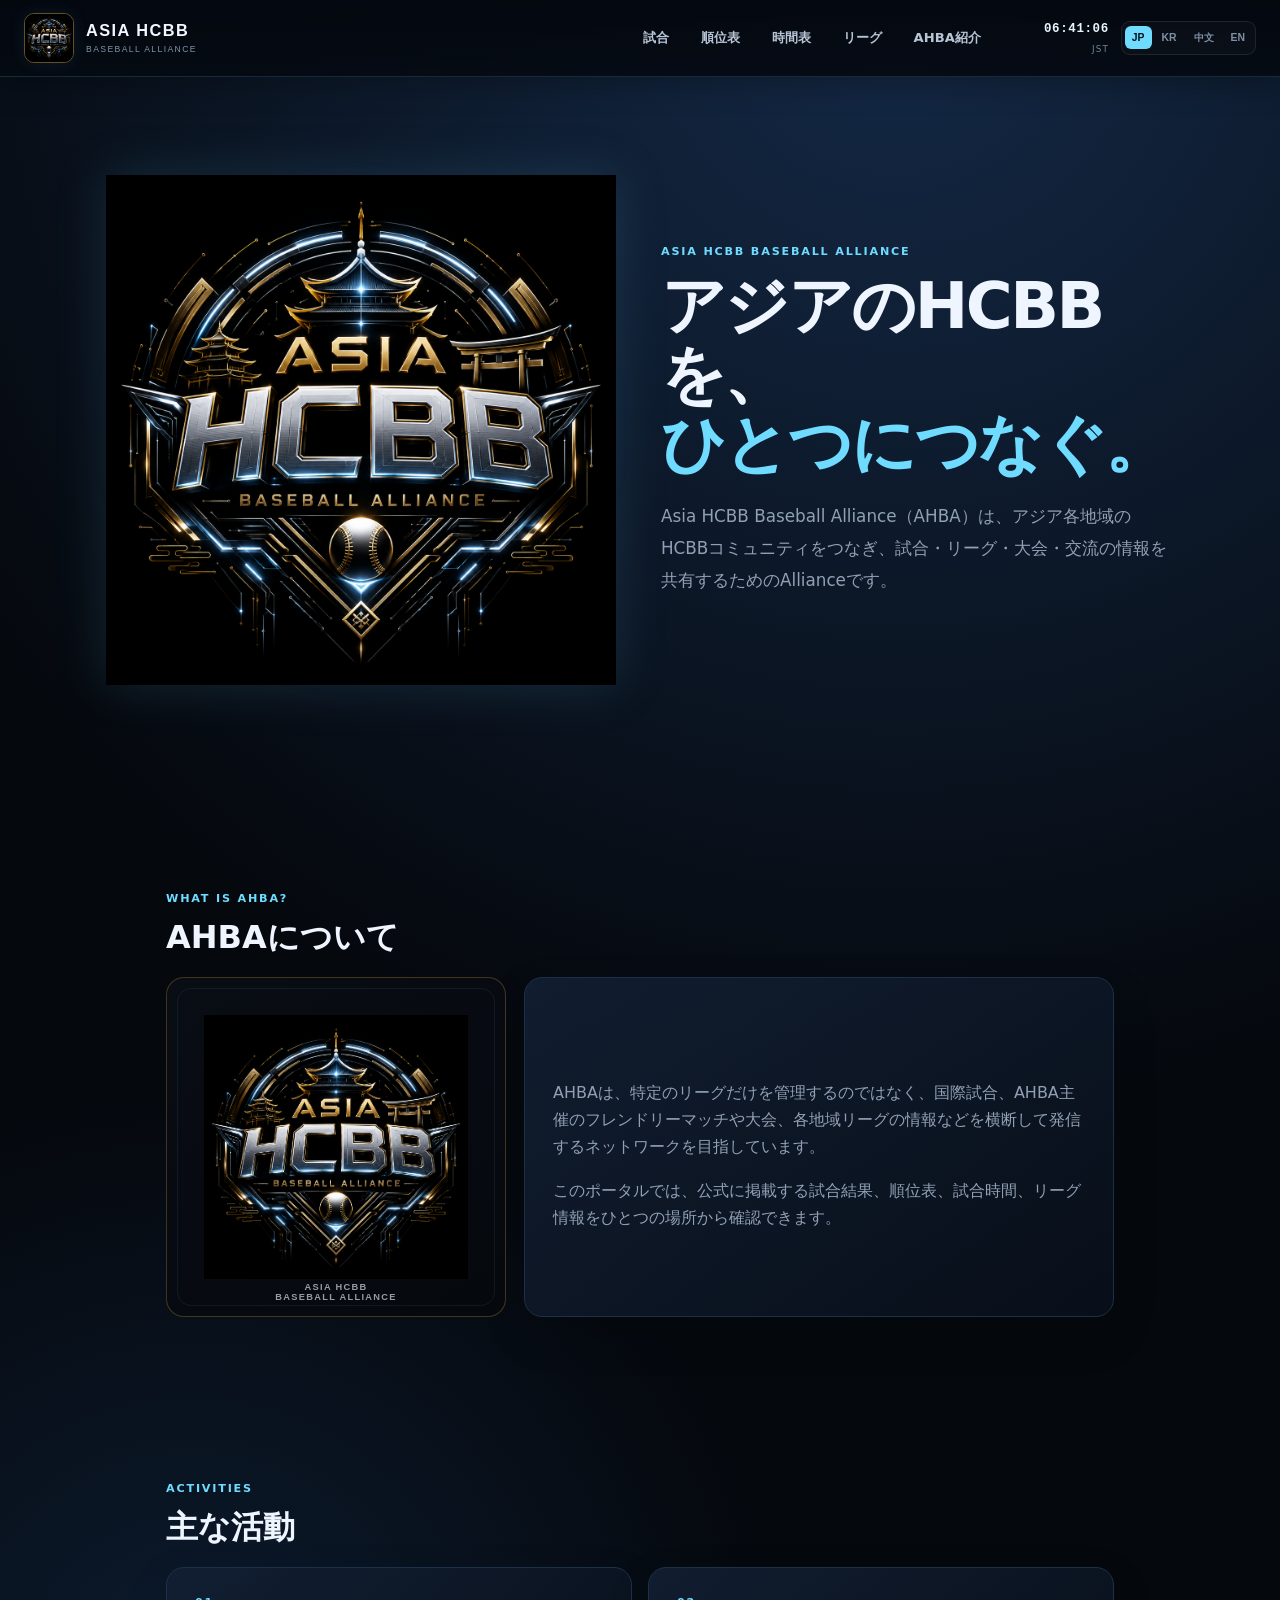
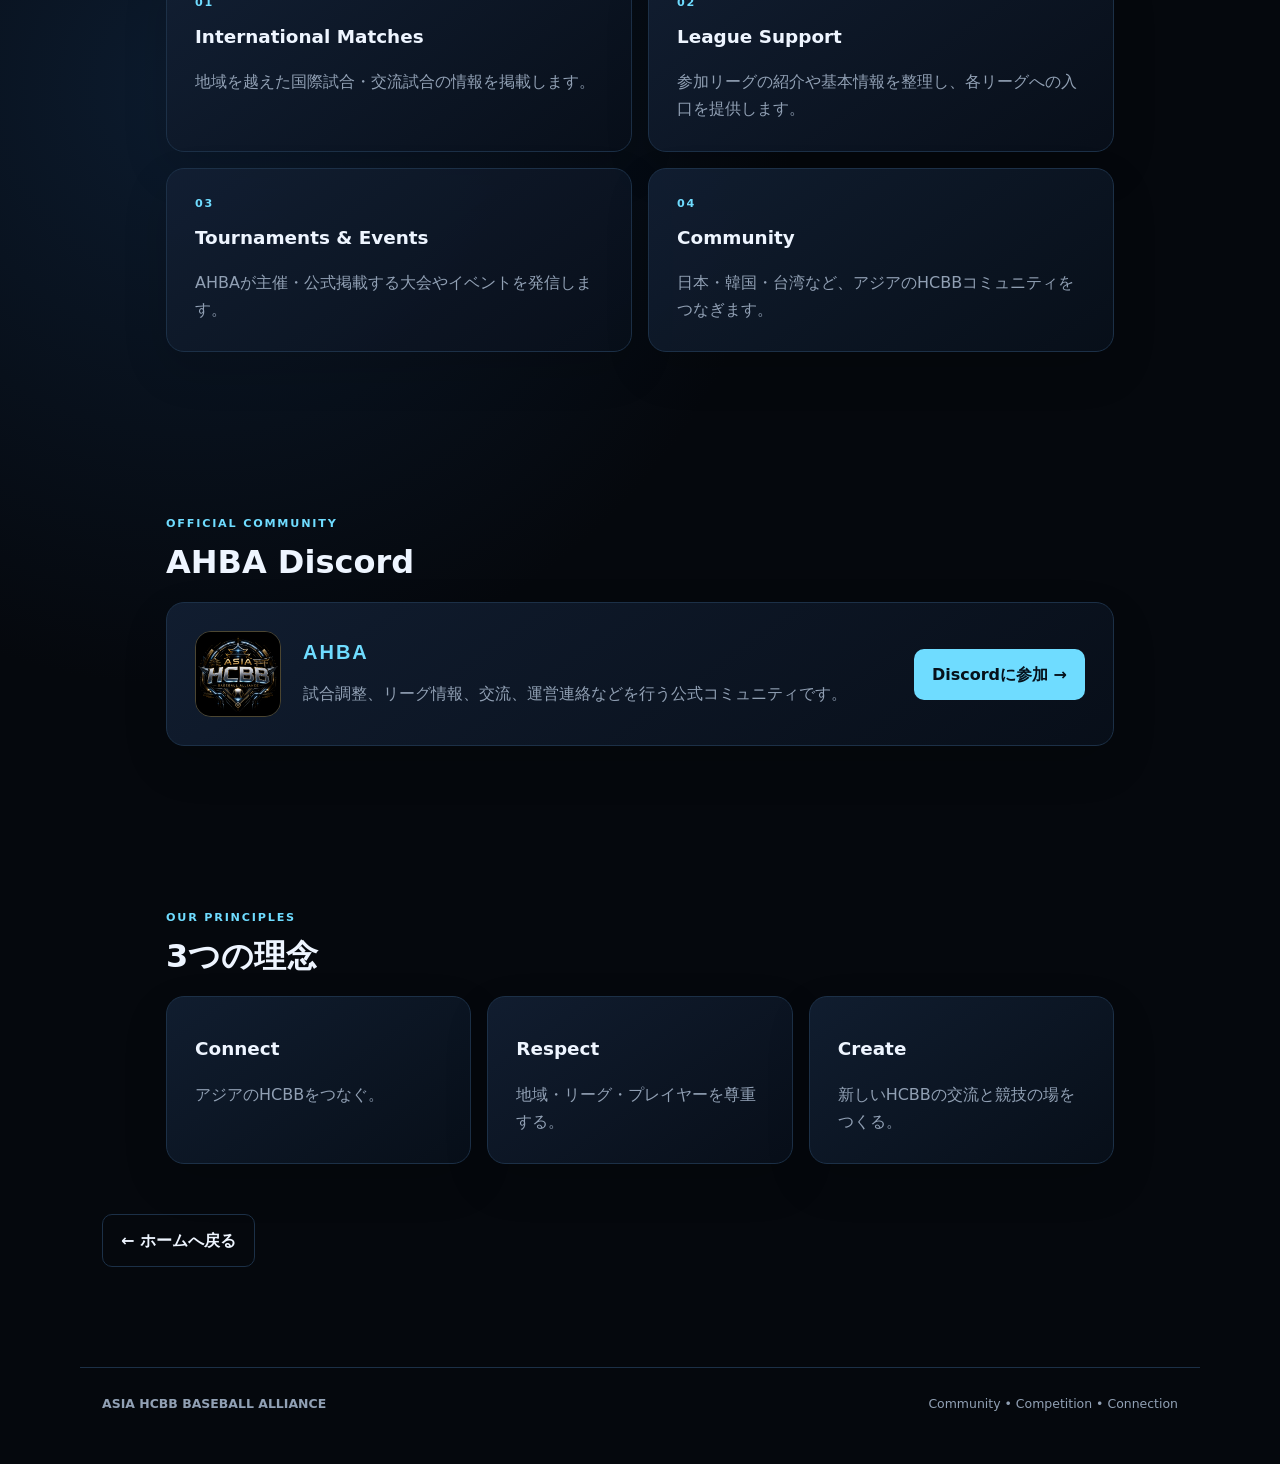
==== commit e26c0da0: "Update ahba.html" ====
--- a/ahba.html
+++ b/ahba.html
@@ -442,6 +442,7 @@
 </footer>
 
 
+<script src="header.js"></script>
 <script src="ahba.js"></script>
 
 </body>
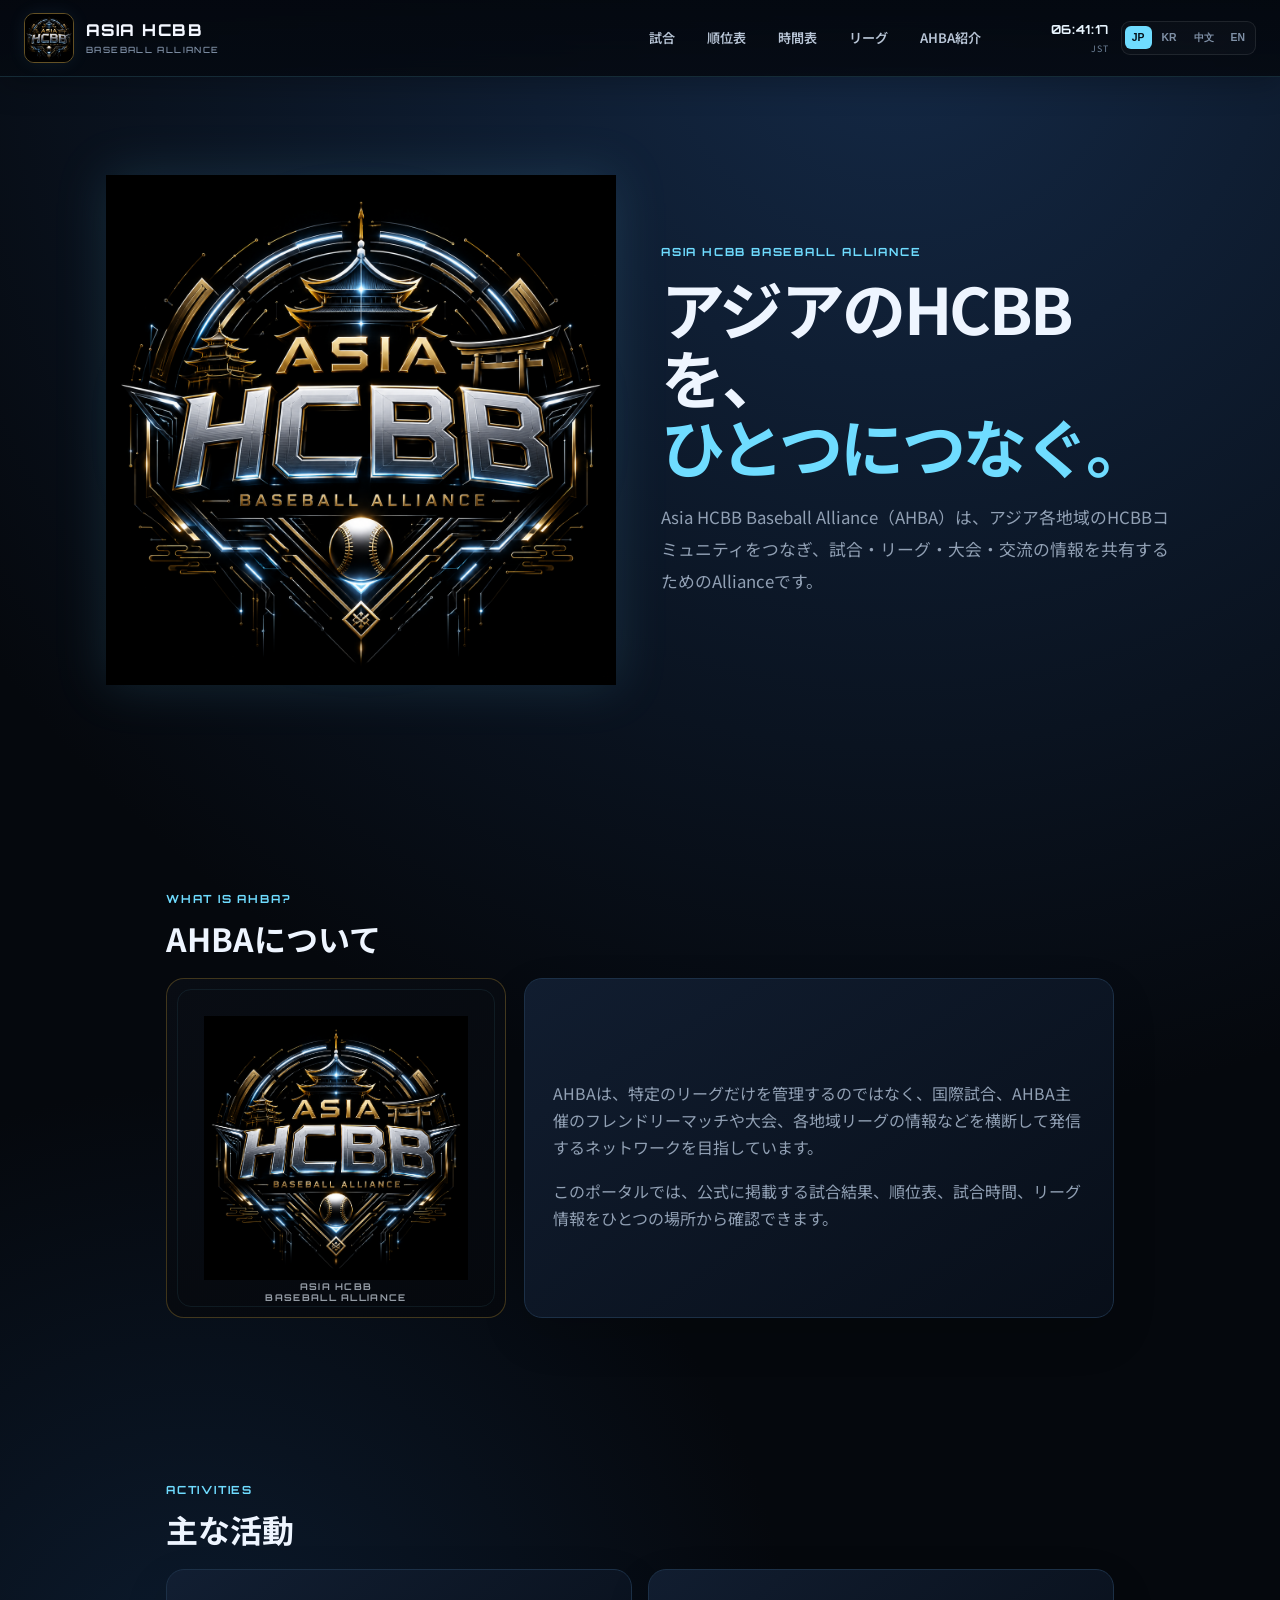
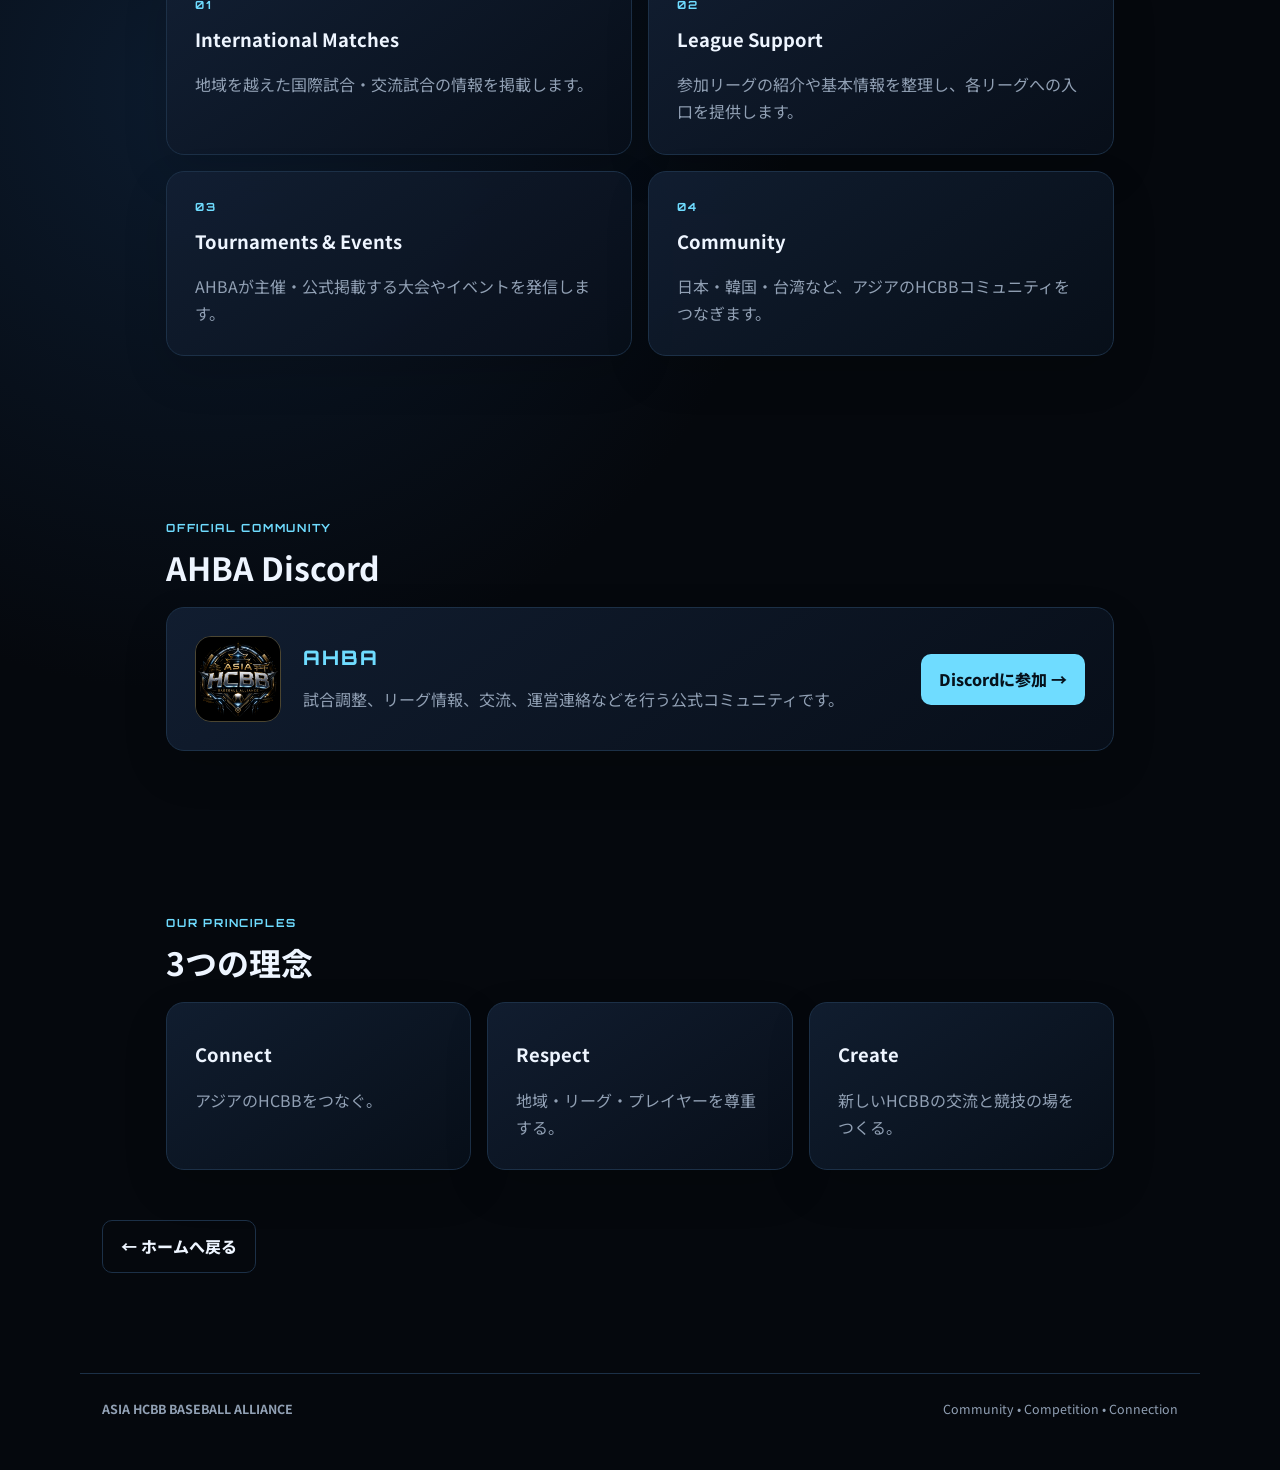
==== commit 482862b4: "Update ahba.html" ====
--- a/ahba.html
+++ b/ahba.html
@@ -4,6 +4,17 @@
   <meta charset="utf-8">
   <meta name="viewport" content="width=device-width,initial-scale=1">
   <title>ABOUT AHBA | Asia HCBB Baseball Alliance</title>
+  <link rel="preconnect" href="https://fonts.googleapis.com">
+  <link
+    rel="preconnect"
+    href="https://fonts.gstatic.com"
+    crossorigin
+  >
+
+  <link
+    href="https://fonts.googleapis.com/css2?family=Noto+Sans+JP:wght@400;500;700;900&family=Orbitron:wght@500;700;800&display=swap"
+    rel="stylesheet"
+  >
   <link rel="stylesheet" href="style.css">
   <link rel="stylesheet" href="ahba.css">
 </head>
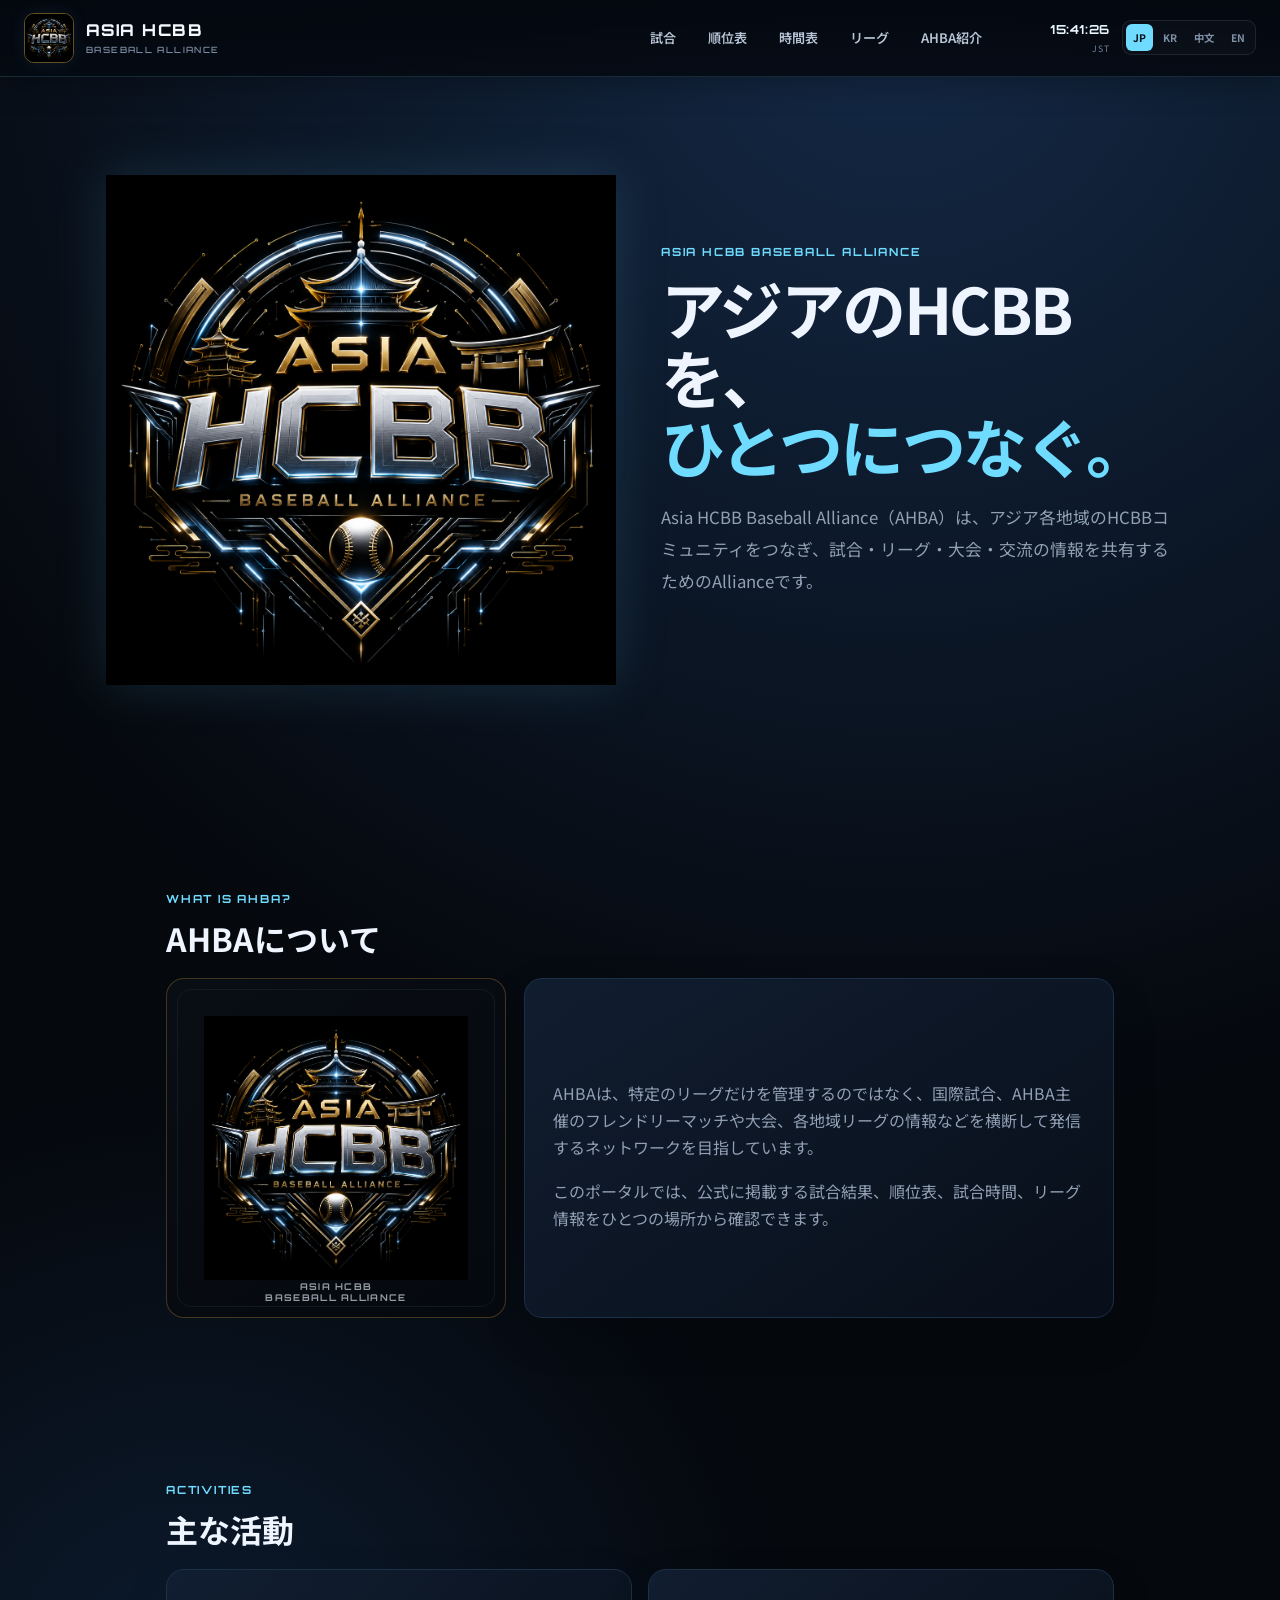
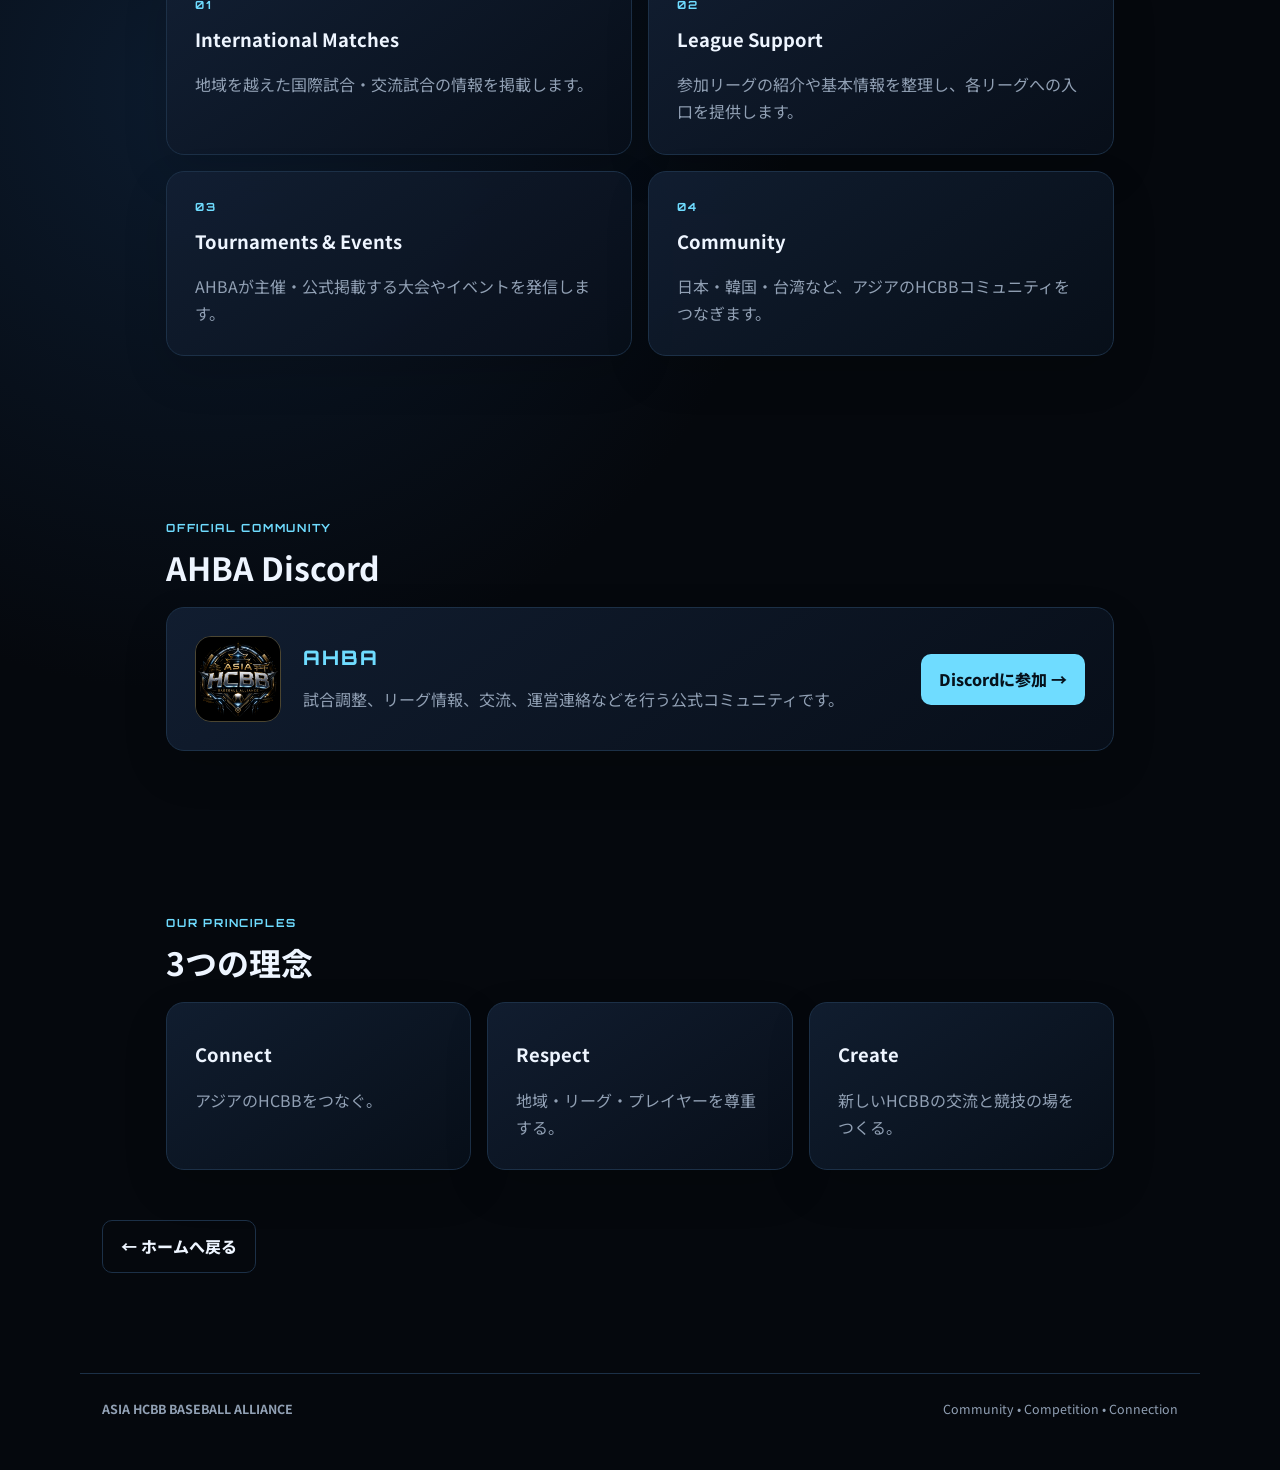
==== commit 0314c6a8: "Update ahba.html" ====
--- a/ahba.html
+++ b/ahba.html
@@ -52,23 +52,38 @@
     <!-- NAVIGATION -->
     <nav class="main-nav">
 
-      <a href="index.html#games">
+      <a
+        href="index.html#games"
+        data-i18n="nav.games"
+      >
         試合
       </a>
 
-      <a href="index.html#standings">
+      <a
+        href="index.html#standings"
+        data-i18n="nav.standings"
+      >
         順位表
       </a>
 
-      <a href="index.html#schedule">
+      <a
+        href="index.html#schedule"
+        data-i18n="nav.schedule"
+      >
         時間表
       </a>
 
-      <a href="index.html#leagues">
+      <a
+        href="index.html#leagues"
+        data-i18n="nav.leagues"
+      >
         リーグ
       </a>
 
-      <a href="ahba.html">
+      <a
+        href="ahba.html"
+        data-i18n="nav.about"
+      >
         AHBA紹介
       </a>
 
--- a/style.css
+++ b/style.css
@@ -1266,6 +1266,32 @@
 
 
 /* ==================================================
+   HEADER FONT
+================================================== */
+
+.site-header,
+.site-header a,
+.site-header button {
+
+  font-family:
+    "Noto Sans JP",
+    sans-serif;
+
+}
+
+
+.site-header .site-brand-main,
+.site-header .site-brand-sub,
+.site-header .header-clock span {
+
+  font-family:
+    Orbitron,
+    sans-serif;
+
+}
+
+
+/* ==================================================
    BRAND
 ================================================== */
 
